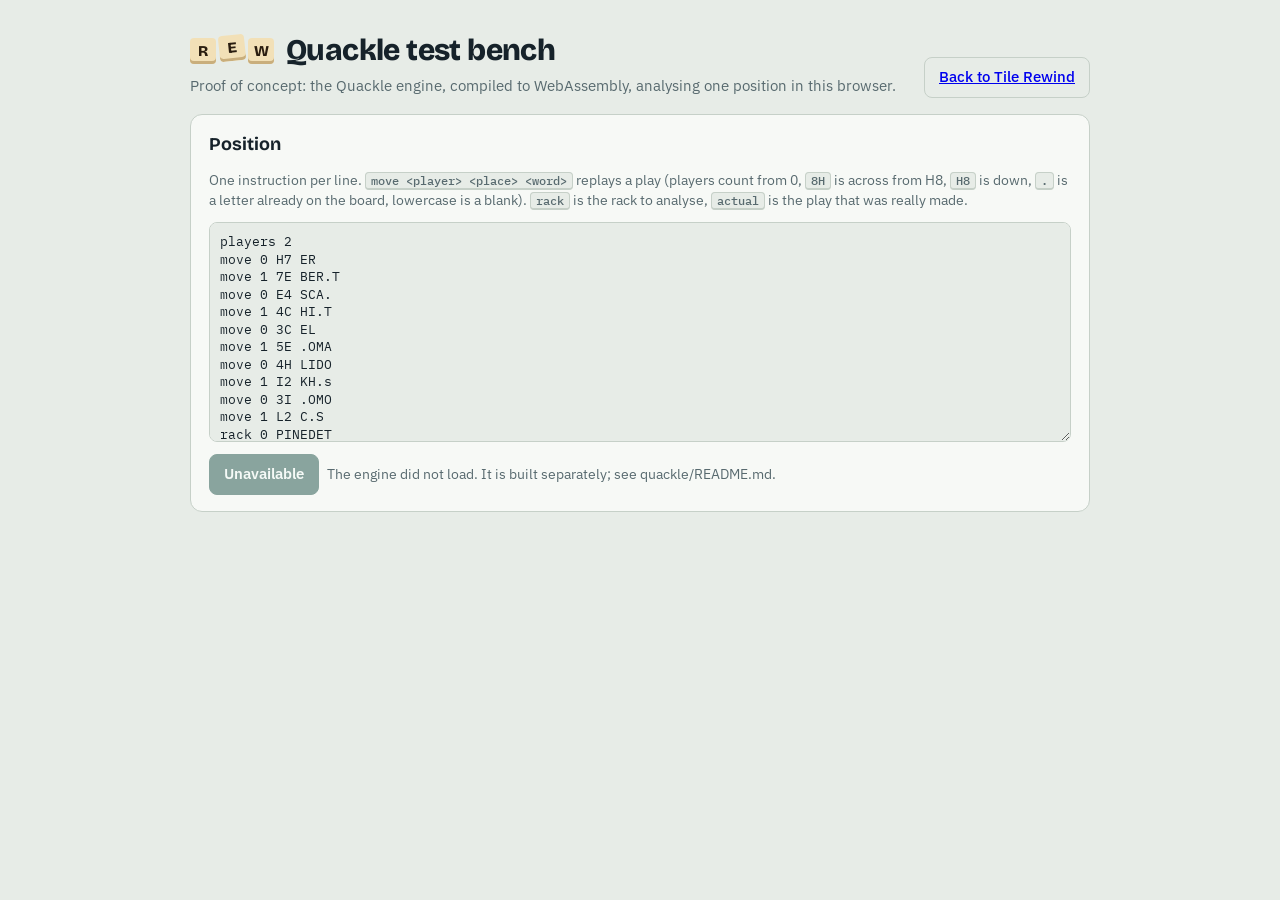
==== quackle-test.html @ 68a5cbe0 "Add a Quackle test bench and include the engine in the deploy quackle-test.html replays a position i" ====
<!doctype html>
<html lang="en">
<head>
<meta charset="utf-8">
<meta name="viewport" content="width=device-width,initial-scale=1,viewport-fit=cover">
<title>Quackle Test Bench</title>
<link rel="icon" href="icons/icon.svg" type="image/svg+xml">
<link rel="preconnect" href="https://fonts.googleapis.com">
<link rel="preconnect" href="https://fonts.gstatic.com" crossorigin>
<link rel="stylesheet" href="https://fonts.googleapis.com/css2?family=Bricolage+Grotesque:opsz,wght@12..96,500;12..96,700;12..96,800&family=IBM+Plex+Mono:wght@400;500&family=IBM+Plex+Sans:wght@400;500;600&display=swap">
<link rel="stylesheet" href="css/style.css">
<style>
  .bench { max-width: 900px; margin: 0 auto; display: grid; gap: 16px; }
  .bench textarea { min-height: 220px; }
  .verdict { font-size: 15px; }
  .verdict b { font-family: var(--f-display); }
  .best td { font-weight: 600; }
  .played td { background: color-mix(in srgb, var(--hot) 18%, transparent); }
</style>
</head>
<body>
<div class="bench">
  <header class="top">
    <div>
      <div class="brand">
        <div class="mark" aria-hidden="true"><span>R</span><span>E</span><span>W</span></div>
        <h1>Quackle test bench</h1>
      </div>
      <p class="tagline">Proof of concept: the Quackle engine, compiled to WebAssembly, analysing one position in this browser.</p>
    </div>
    <a class="btn" href="./">Back to Tile Rewind</a>
  </header>

  <div class="card">
    <h2>Position</h2>
    <p class="hint">One instruction per line. <span class="kbd">move &lt;player&gt; &lt;place&gt; &lt;word&gt;</span> replays a play (players count from 0, <span class="kbd">8H</span> is across from H8, <span class="kbd">H8</span> is down, <span class="kbd">.</span> is a letter already on the board, lowercase is a blank). <span class="kbd">rack</span> is the rack to analyse, <span class="kbd">actual</span> is the play that was really made.</p>
    <textarea id="input" spellcheck="false" aria-label="Position to analyse">players 2
move 0 H7 ER
move 1 7E BER.T
move 0 E4 SCA.
move 1 4C HI.T
move 0 3C EL
move 1 5E .OMA
move 0 4H LIDO
move 1 I2 KH.s
move 0 3I .OMO
move 1 L2 C.S
rack 0 PINEDET
actual 9E PINED
top 10</textarea>
    <div class="row">
      <button class="btn primary" id="go" disabled>Loading Quackle…</button>
      <span class="hint" id="load"></span>
    </div>
  </div>

  <div class="card" id="out" hidden>
    <h2>Quackle's view</h2>
    <p class="verdict" id="verdict"></p>
    <div class="moves-wrap">
      <table>
        <thead><tr><th>#</th><th>Where</th><th>Word</th><th class="num">Pts</th><th class="num">Equity</th><th>Keeps</th></tr></thead>
        <tbody id="rows"></tbody>
      </table>
    </div>
    <p class="note">Equity is Quackle's estimate of a play's worth: its score plus the value of the tiles kept for the next turn, using Quackle's English leave values. This is Quackle's quick static evaluation, not its slower simulation.</p>
  </div>
</div>

<script type="module">
const $ = id => document.getElementById(id);
const COLS = 'ABCDEFGHIJKLMNO';
let Q = null;

function parsePlace(place) {
  const m = /^(\d+)([A-O])$/i.exec(place), v = /^([A-O])(\d+)$/i.exec(place);
  if (m) return { r: +m[1] - 1, c: COLS.indexOf(m[2].toUpperCase()), dr: 0, dc: 1 };
  if (v) return { r: +v[2] - 1, c: COLS.indexOf(v[1].toUpperCase()), dr: 1, dc: 0 };
  return null;
}
// Rebuild the board from the move lines so played-through letters can be shown.
function boardFrom(lines) {
  const B = Array.from({ length: 15 }, () => Array(15).fill(''));
  for (const l of lines) {
    const [cmd, , place, word] = l.trim().split(/\s+/);
    if (cmd !== 'move') continue;
    const p = parsePlace(place); if (!p) continue;
    [...word].forEach((ch, i) => { if (ch !== '.') B[p.r + p.dr * i][p.c + p.dc * i] = ch; });
  }
  return B;
}
function fill(move, B) {
  const p = parsePlace(move.place);
  if (!p) return move.word;
  return [...move.word].map((ch, i) => ch === '.' ? `<span class="thru">${B[p.r + p.dr * i][p.c + p.dc * i] || '.'}</span>` : ch).join('');
}
function leave(rack, tiles) {
  const left = [...rack];
  for (const ch of tiles) {
    if (ch === '.') continue;
    const want = /[a-z]/.test(ch) ? '?' : ch, i = left.indexOf(want);
    if (i >= 0) left.splice(i, 1);
  }
  return left.join('') || '—';
}

async function load() {
  const t0 = performance.now();
  $('load').textContent = 'Downloading the engine and word list (about 26 MB the first time)…';
  try {
    const { default: createQuackle } = await import('./engine/quackle.js');
    Q = await createQuackle({ locateFile: f => 'engine/' + f });
    const init = Q.ccall('qk_init', 'number', [], []);
    if (init < 0) throw new Error('word list missing');
    $('load').textContent = `Ready in ${((performance.now() - t0) / 1000).toFixed(1)} s${init === 2 ? ' (no leave values found)' : ''}.`;
    $('go').disabled = false; $('go').textContent = 'Analyse position';
  } catch (e) {
    $('load').textContent = 'The engine did not load. It is built separately; see quackle/README.md.';
    $('go').textContent = 'Unavailable';
  }
}

$('go').onclick = () => {
  const text = $('input').value, lines = text.split('\n');
  const t0 = performance.now();
  const res = JSON.parse(Q.ccall('qk_analyse', 'string', ['string'], [text]));
  const ms = Math.round(performance.now() - t0);
  $('out').hidden = false;
  if (!res.ok) { $('verdict').textContent = `Quackle couldn't set up this position: ${res.error}.`; $('rows').innerHTML = ''; return; }
  const B = boardFrom(lines), best = res.moves[0];
  const same = m => res.actual && m.place === res.actual.place && m.tiles === res.actual.tiles;
  $('rows').innerHTML = res.moves.map((m, i) => `<tr class="${i === 0 ? 'best' : ''} ${same(m) ? 'played' : ''}">
    <td>${i + 1}</td><td class="not">${m.place}</td><td class="word">${fill(m, B)}</td>
    <td class="num">${m.score}</td><td class="num">${m.equity.toFixed(1)}</td><td class="not">${leave(res.rack, m.tiles)}</td></tr>`).join('');
  let verdict = `Analysed in ${ms} ms with rack <b>${res.rack}</b>. Quackle's choice: <b>${best.place} ${fill(best, B)}</b> for ${best.score}.`;
  if (res.actual) {
    const a = res.actual;
    if (res.actualValidity) verdict += ` The actual play ${a.place} ${a.word} isn't legal with this rack.`;
    else if (res.actualRank === 0) verdict += ` The actual play matches it.`;
    else verdict += ` The actual play, ${a.place} ${fill(a, B)} for ${a.score}, has equity ${a.equity.toFixed(1)}: ${(best.equity - a.equity).toFixed(1)} behind${res.actualRank > 0 ? ` (ranked ${res.actualRank + 1})` : ''}.`;
  }
  $('verdict').innerHTML = verdict;
};
load();
</script>
</body>
</html>
---- css/style.css ----
/* Layout: board on the left as the working surface, a tool panel on the right that switches between setting up the board and replaying the game. */
:root {
  --bg: #e7ece7;
  --surface: #f7f9f6;
  --ink: #16222a;
  --muted: #586a6f;
  --line: #c6d0c8;
  --accent: #1d5248;
  --accent-ink: #f4fbf8;
  --frame: #1d4740;
  --sq: #cbd8ca;
  --sq-line: #a7baa9;
  --tw: #b34a40;
  --dw: #dba29b;
  --tl: #3f6f98;
  --dl: #a2c3d8;
  --prem-ink: #ffffff;
  --tile: #f2e0b7;
  --tile-edge: #c9ae7c;
  --tile-ink: #2a1d0f;
  --hot: #e09a1f;
  --bad: #c0392b;
  --warn-bg: #f6ead2;
  --ok: #2f7a4f;
  --f-display: "Bricolage Grotesque", "Segoe UI", system-ui, sans-serif;
  --f-body: "IBM Plex Sans", "Segoe UI", system-ui, sans-serif;
  --f-mono: "IBM Plex Mono", ui-monospace, Consolas, monospace;
}
@media (prefers-color-scheme: dark) {
  :root:not([data-theme="light"]) {
    --bg: #0f1719; --surface: #162124; --ink: #e2eae5; --muted: #93a6a4; --line: #2b3b3d;
    --accent: #6cc0ab; --accent-ink: #0c1a17; --frame: #0a1213; --sq: #22353a; --sq-line: #30494d;
    --tw: #9a3d35; --dw: #835653; --tl: #2f5878; --dl: #3d6279; --prem-ink: #f1e9e6;
    --tile: #e9d4a7; --tile-edge: #b19463; --tile-ink: #24180b; --hot: #f2b544; --bad: #ef6b5b;
    --warn-bg: #2d2717; --ok: #6cc08b; color-scheme: dark;
  }
}
:root[data-theme="dark"] {
  --bg: #0f1719; --surface: #162124; --ink: #e2eae5; --muted: #93a6a4; --line: #2b3b3d;
  --accent: #6cc0ab; --accent-ink: #0c1a17; --frame: #0a1213; --sq: #22353a; --sq-line: #30494d;
  --tw: #9a3d35; --dw: #835653; --tl: #2f5878; --dl: #3d6279; --prem-ink: #f1e9e6;
  --tile: #e9d4a7; --tile-edge: #b19463; --tile-ink: #24180b; --hot: #f2b544; --bad: #ef6b5b;
  --warn-bg: #2d2717; --ok: #6cc08b; color-scheme: dark;
}
* { box-sizing: border-box; }
[hidden] { display: none !important; }
body {
  background: var(--bg); color: var(--ink); font-family: var(--f-body); font-size: 15px; line-height: 1.5;
  padding-left: max(16px, env(safe-area-inset-left, 0px)); padding-right: max(16px, env(safe-area-inset-right, 0px));
  padding-block: 20px 48px;
}
.wrap { max-width: 1180px; margin: 0 auto; display: grid; gap: 20px; }
h1, h2, h3 { font-family: var(--f-display); text-wrap: balance; margin: 0; }
button, input, select, textarea { font: inherit; color: inherit; }
:focus-visible { outline: 2px solid var(--accent); outline-offset: 2px; }

/* header */
.top { display: flex; flex-wrap: wrap; align-items: end; justify-content: space-between; gap: 12px 24px; }
.brand { display: flex; align-items: center; gap: 12px; }
.mark { display: flex; gap: 3px; }
.mark span { width: 26px; height: 26px; border-radius: 4px; background: var(--tile); color: var(--tile-ink); box-shadow: inset 0 -3px 0 var(--tile-edge);
  font: 800 15px/26px var(--f-display); text-align: center; }
.mark span:nth-child(2) { transform: translateY(-3px) rotate(-6deg); }
h1 { font-size: 30px; font-weight: 800; letter-spacing: -0.02em; }
.tagline { color: var(--muted); margin: 2px 0 0; }
.tabs { display: flex; gap: 4px; padding: 4px; background: var(--surface); border: 1px solid var(--line); border-radius: 10px; }
.tabs button { border: 0; background: transparent; padding: 8px 14px; border-radius: 7px; cursor: pointer; font-weight: 600; color: var(--muted); }
.tabs button[aria-selected="true"] { background: var(--accent); color: var(--accent-ink); }
.tabs button:disabled { opacity: .45; cursor: not-allowed; }

.layout { display: grid; grid-template-columns: minmax(0, 1.15fr) minmax(0, 1fr); gap: 24px; align-items: start; }
@media (max-width: 880px) { .layout { grid-template-columns: minmax(0, 1fr); } }

/* board */
.board-col { display: grid; gap: 12px; position: sticky; top: calc(env(safe-area-inset-top, 0px) + 12px); }
@media (max-width: 880px) { .board-col { position: static; } }
.frame { background: var(--frame); border-radius: 12px; padding: 10px 12px 12px 10px; container-type: inline-size; }
.coords { display: grid; grid-template-columns: 5cqi repeat(15, 1fr); gap: 0; }
.coords span { font: 500 2.1cqi var(--f-mono); color: #b9cbc4; text-align: center; padding-bottom: 3px; }
.grid-row { display: grid; grid-template-columns: 5cqi minmax(0, 1fr); }
.rowlabels { display: grid; grid-template-rows: repeat(15, 1fr); }
.rowlabels span { font: 500 2.1cqi var(--f-mono); color: #b9cbc4; display: flex; align-items: center; justify-content: center; }
.board { display: grid; grid-template-columns: repeat(15, 1fr); gap: 1.5px; background: var(--sq-line); border: 1.5px solid var(--sq-line); aspect-ratio: 1; max-width: 100%; outline: none; border-radius: 3px; }
.board.editable { cursor: text; }
.board.focused { outline: 2px solid var(--hot); outline-offset: 3px; }
.grid-row { position: relative; }
.kbd-input { position: absolute; left: 0; top: 0; width: 1px; height: 1px; opacity: 0; border: 0; padding: 0; font-size: 16px; pointer-events: none; }
.sq { position: relative; background: var(--sq); display: flex; align-items: center; justify-content: center; min-width: 0; overflow: hidden; }
.sq .prem { font: 600 1.7cqi/1 var(--f-mono); color: var(--prem-ink); letter-spacing: 0.02em; opacity: .95; }
.sq.tw { background: var(--tw); } .sq.dw { background: var(--dw); } .sq.tl { background: var(--tl); } .sq.dl { background: var(--dl); }
.sq.dl .prem, .sq.dw .prem { color: var(--tile-ink); opacity: .7; }
:root[data-theme="dark"] .sq.dl .prem, :root[data-theme="dark"] .sq.dw .prem { color: var(--prem-ink); }
@media (prefers-color-scheme: dark) { :root:not([data-theme="light"]) .sq.dl .prem, :root:not([data-theme="light"]) .sq.dw .prem { color: var(--prem-ink); } }
.sq .star { width: 52%; height: 52%; fill: var(--tile-ink); opacity: .55; }
.sq.sel { box-shadow: inset 0 0 0 2px var(--hot); }
.sq.sel::after { content: ""; position: absolute; width: 0; height: 0; border: 0.9cqi solid transparent; }
.sq.sel.dir0::after { right: 1px; top: calc(50% - 0.9cqi); border-left-color: var(--hot); border-right-width: 0; }
.sq.sel.dir1::after { bottom: 1px; left: calc(50% - 0.9cqi); border-top-color: var(--hot); border-bottom-width: 0; }
.tile { position: absolute; inset: 1px; border-radius: 0.6cqi; background: var(--tile); box-shadow: inset 0 -0.45cqi 0 var(--tile-edge); color: var(--tile-ink);
  display: flex; align-items: center; justify-content: center; }
.tile b { font: 700 3.6cqi/1 var(--f-display); margin-top: -0.3cqi; }
.tile i { position: absolute; right: 0.45cqi; bottom: 0.45cqi; font: 500 1.35cqi/1 var(--f-mono); font-style: normal; }
.tile.blank b { color: #8a6a3a; font-weight: 500; text-decoration: underline; text-decoration-thickness: 0.25cqi; text-underline-offset: 0.4cqi; }
.tile.ghost { opacity: .32; }
.tile.new { box-shadow: inset 0 -0.45cqi 0 var(--tile-edge), 0 0 0 0.45cqi var(--hot); z-index: 1; animation: drop .35s ease-out both; }
.tile.bad { box-shadow: inset 0 -0.45cqi 0 var(--tile-edge), inset 0 0 0 0.35cqi var(--bad); }
.tile.unsure::before { content: "?"; position: absolute; left: 0.45cqi; top: 0.25cqi; font: 700 1.5cqi/1 var(--f-mono); color: var(--bad); }
.sq.tile-holder { overflow: visible; }
@keyframes drop { from { transform: translateY(-25%) scale(1.18); } to { transform: none; } }
@media (prefers-reduced-motion: reduce) { .tile.new { animation: none; } }

.legend { display: flex; flex-wrap: wrap; gap: 6px 14px; color: var(--muted); font-size: 13px; }
.legend span { display: inline-flex; align-items: center; gap: 6px; }
.legend i { width: 12px; height: 12px; border-radius: 3px; display: inline-block; }

/* transport */
.transport { display: grid; grid-template-columns: auto minmax(0, 1fr) auto; gap: 12px; align-items: center; background: var(--surface); border: 1px solid var(--line); border-radius: 10px; padding: 8px 12px; }
.transport .btns { display: flex; gap: 4px; }
.icon-btn { width: 36px; height: 36px; border-radius: 8px; border: 1px solid var(--line); background: var(--bg); display: grid; place-items: center; cursor: pointer; padding: 0; }
.icon-btn svg { width: 16px; height: 16px; fill: currentColor; }
.icon-btn.play { background: var(--accent); color: var(--accent-ink); border-color: var(--accent); }
.icon-btn:disabled { opacity: .4; cursor: default; }
input[type="range"] { width: 100%; accent-color: var(--accent); }
.stepnum { font: 500 13px var(--f-mono); color: var(--muted); white-space: nowrap; font-variant-numeric: tabular-nums; }

/* panel */
.panel { display: grid; gap: 16px; min-width: 0; }
.card { background: var(--surface); border: 1px solid var(--line); border-radius: 12px; padding: 16px 18px; display: grid; gap: 12px; min-width: 0; }
.card h2 { font-size: 18px; font-weight: 700; display: flex; align-items: baseline; gap: 10px; }
.card h2 .n { font: 500 12px var(--f-mono); color: var(--muted); letter-spacing: .06em; text-transform: uppercase; }
.hint { color: var(--muted); font-size: 13.5px; margin: 0; }
.row { display: flex; flex-wrap: wrap; gap: 8px; align-items: center; }
.btn { border: 1px solid var(--line); background: var(--bg); padding: 8px 14px; border-radius: 8px; cursor: pointer; font-weight: 500; }
.btn:hover { border-color: var(--muted); }
.btn.primary { background: var(--accent); color: var(--accent-ink); border-color: var(--accent); font-weight: 600; }
.btn.primary:hover { filter: brightness(1.08); }
.btn:disabled { opacity: .5; cursor: not-allowed; }
.btn.big { padding: 12px 18px; font-size: 16px; width: 100%; }
.drop { border: 1.5px dashed var(--line); border-radius: 10px; padding: 14px; display: grid; grid-template-columns: auto minmax(0, 1fr); gap: 14px; align-items: center; cursor: pointer; background: var(--bg); }
.drop.over { border-color: var(--accent); }
.drop .thumb { width: 92px; height: 92px; border-radius: 8px; background: var(--sq); display: grid; place-items: center; overflow: hidden; color: var(--muted); }
.drop .thumb img { width: 100%; height: 100%; object-fit: cover; }
.drop .thumb svg { width: 34px; height: 34px; fill: currentColor; opacity: .6; }
.drop strong { display: block; }
.status { font-size: 13.5px; padding: 8px 10px; border-radius: 8px; background: var(--bg); border: 1px solid var(--line); }
.status.err { border-color: var(--bad); color: var(--bad); }
.status.good { border-color: var(--ok); color: var(--ok); }
.kbd { font: 500 12px var(--f-mono); border: 1px solid var(--line); border-bottom-width: 2px; border-radius: 4px; padding: 0 5px; background: var(--bg); }
.checks { display: grid; gap: 6px; font-size: 14px; }
.check { display: grid; grid-template-columns: 18px minmax(0, 1fr); gap: 8px; align-items: start; }
.check .dot { width: 10px; height: 10px; border-radius: 50%; margin-top: 6px; background: var(--ok); }
.check.warn .dot { background: var(--hot); } .check.bad .dot { background: var(--bad); }
.wordchips { display: flex; flex-wrap: wrap; gap: 4px; margin-top: 4px; }
.chip { font: 500 12.5px var(--f-mono); padding: 1px 7px; border-radius: 5px; background: var(--warn-bg); border: 1px solid var(--line); cursor: pointer; }
.unseen { font: 500 13px/1.7 var(--f-mono); letter-spacing: .08em; word-break: break-all; color: var(--muted); }
textarea { width: 100%; min-height: 250px; font: 13px/1.35 var(--f-mono); padding: 10px; border-radius: 8px; border: 1px solid var(--line); background: var(--bg); resize: vertical; }
.opts { display: flex; flex-wrap: wrap; gap: 10px 18px; font-size: 14px; }
.opts label { display: inline-flex; gap: 6px; align-items: center; }
select { padding: 4px 6px; border-radius: 6px; border: 1px solid var(--line); background: var(--bg); }

/* replay */
.scores { display: grid; grid-template-columns: repeat(auto-fit, minmax(120px, 1fr)); gap: 8px; }
.pl { border: 1px solid var(--line); border-radius: 10px; padding: 10px 12px; background: var(--bg); }
.pl.turn { border-color: var(--hot); box-shadow: 0 0 0 1px var(--hot); }
.pl .who { font-size: 13px; color: var(--muted); }
.pl .pts { font: 800 28px/1.1 var(--f-display); font-variant-numeric: tabular-nums; }
.pl .fin { font: 12px var(--f-mono); color: var(--muted); }
.moves-wrap { max-height: 460px; overflow: auto; border: 1px solid var(--line); border-radius: 10px; background: var(--bg); }
table { width: 100%; border-collapse: collapse; font-size: 14px; }
th { position: sticky; top: 0; z-index: 2; background: var(--surface); text-align: left; font: 500 11.5px var(--f-mono); letter-spacing: .06em; text-transform: uppercase; color: var(--muted); padding: 7px 8px; border-bottom: 1px solid var(--line); }
td { padding: 6px 8px; border-bottom: 1px solid var(--line); vertical-align: top; font-variant-numeric: tabular-nums; }
tr.mv { cursor: pointer; }
tr.mv:hover td { background: color-mix(in srgb, var(--accent) 6%, transparent); }
tr.mv.cur td { background: color-mix(in srgb, var(--hot) 18%, transparent); }
tr.mv.future td { color: var(--muted); }
td.num, th.num { text-align: right; }
.not { font: 500 13px var(--f-mono); white-space: nowrap; }
.word { font: 700 15px var(--f-display); letter-spacing: .04em; }
.word .thru { opacity: .45; font-weight: 500; }
.word .bl { text-decoration: underline; }
.cross { font: 12px var(--f-mono); color: var(--muted); }
.bingo { font: 600 10.5px var(--f-mono); color: var(--accent-ink); background: var(--accent); border-radius: 4px; padding: 0 5px; margin-left: 4px; vertical-align: 2px; }
.note { font-size: 13px; color: var(--muted); margin: 0; }
.badge { font: 500 11.5px var(--f-mono); border: 1px solid var(--line); border-radius: 999px; padding: 1px 8px; color: var(--muted); background: var(--bg); }
.spinner { display: inline-block; width: 13px; height: 13px; border: 2px solid currentColor; border-right-color: transparent; border-radius: 50%; animation: spin .8s linear infinite; vertical-align: -2px; margin-right: 6px; }
@keyframes spin { to { transform: rotate(360deg); } }
@media (prefers-reduced-motion: reduce) { .spinner { animation-duration: 2.5s; } }
.visually-hidden { position: absolute; width: 1px; height: 1px; overflow: hidden; clip: rect(0 0 0 0); }

/* API key */
.keyrow { display: flex; flex-wrap: wrap; gap: 8px 12px; align-items: center; justify-content: space-between; padding-top: 4px; border-top: 1px solid var(--line); }
.keyrow .hint { flex: 1 1 200px; padding-top: 8px; }
.keyrow .btn { margin-top: 8px; }
dialog { border: 1px solid var(--line); border-radius: 14px; background: var(--surface); color: var(--ink); padding: 0; width: min(480px, calc(100vw - 32px)); }
dialog::backdrop { background: rgb(10 20 22 / 0.55); }
.dialog-body { display: grid; gap: 12px; padding: 20px; }
.dialog-body h2 { font-size: 20px; }
.dialog-body a { color: var(--accent); }
.field { display: grid; gap: 6px; font-weight: 500; font-size: 14px; }
.field input { padding: 10px 12px; border-radius: 8px; border: 1px solid var(--line); background: var(--bg); font: 14px var(--f-mono); width: 100%; }

/* reading method + corner picker */
.method { display: grid; grid-template-columns: repeat(auto-fit, minmax(190px, 1fr)); gap: 8px; }
.method .opt { display: grid; grid-template-columns: auto minmax(0, 1fr); gap: 10px; align-items: start; padding: 10px 12px; border: 1px solid var(--line); border-radius: 10px; background: var(--bg); cursor: pointer; }
.method .opt:has(input:checked) { border-color: var(--accent); box-shadow: 0 0 0 1px var(--accent); }
.method input { accent-color: var(--accent); margin-top: 3px; }
.method b { display: block; font-size: 14px; }
.method small { display: block; color: var(--muted); font-size: 12.5px; line-height: 1.4; }
.picker-box { display: grid; gap: 8px; }
.picker { width: 100%; max-width: 100%; display: block; border-radius: 8px; touch-action: none; cursor: crosshair; background: var(--sq); }
.warp-img { width: 100%; max-width: 420px; border-radius: 6px; margin-top: 8px; display: block; }

/* racks */
.rack { display: flex; flex-wrap: wrap; gap: 6px; min-height: 46px; }
.rtile { position: relative; width: 44px; height: 46px; border-radius: 6px; background: var(--tile); color: var(--tile-ink);
  box-shadow: inset 0 -4px 0 var(--tile-edge); display: grid; place-items: center; font: 700 22px/1 var(--f-display); padding-bottom: 3px; }
.rtile i { position: absolute; right: 4px; bottom: 6px; font: 500 10px/1 var(--f-mono); font-style: normal; }
.rtile small { font: 500 12px/1 var(--f-mono); color: #8a6a3a; }
.rtile.played { box-shadow: inset 0 -4px 0 var(--tile-edge), 0 0 0 2px var(--hot); }
.rtile.left { opacity: .8; }
.rtile.group { background: transparent; box-shadow: none; border: 2px dashed var(--tile-edge); color: var(--muted); font-weight: 500; }
.rtile.unknown { background: var(--bg); box-shadow: none; border: 1px solid var(--line); color: var(--muted); font-weight: 500; }
.rack-notes { display: grid; gap: 6px; font-size: 13.5px; }
.rnote { display: grid; grid-template-columns: 18px minmax(0, 1fr); gap: 8px; align-items: start; }
.rtile.mini-sw { width: 16px; height: 16px; border-radius: 4px; margin-top: 2px; padding: 0; box-shadow: inset 0 -2px 0 var(--tile-edge); }
.rtile.mini-sw.played { box-shadow: inset 0 -2px 0 var(--tile-edge), 0 0 0 2px var(--hot); }
.rtile.mini-sw.group { border-width: 1.5px; box-shadow: none; }
.mini { display: inline-block; min-width: 18px; padding: 0 3px; margin: 1px 2px 1px 0; border-radius: 3px; background: var(--tile); color: var(--tile-ink);
  font: 700 12px/18px var(--f-display); text-align: center; box-shadow: inset 0 -2px 0 var(--tile-edge); }

/* rack shelves under the board */
body.replaying .board-col { position: static; }
.shelves { display: grid; gap: 8px; }
#shelfList { display: grid; gap: 8px; }
.shelf { display: grid; grid-template-columns: minmax(96px, auto) minmax(0, 1fr); gap: 10px; align-items: center; padding: 8px 10px;
  background: var(--surface); border: 1px solid var(--line); border-radius: 10px; }
.shelf.mover { border-color: var(--hot); box-shadow: 0 0 0 1px var(--hot); }
.shelf-head { display: grid; gap: 0; line-height: 1.25; }
.shelf-head b { font: 700 14px var(--f-display); }
.shelf-pts { font: 800 20px var(--f-display); font-variant-numeric: tabular-nums; }
.shelf-tag { font: 500 11px var(--f-mono); color: var(--muted); text-transform: uppercase; letter-spacing: .05em; }
.shelf .rack { gap: 5px; min-height: 0; }
.shelf .rtile { width: clamp(30px, 8.5cqi, 42px); height: auto; aspect-ratio: 44 / 46; font-size: clamp(15px, 4.6cqi, 22px); }
.shelves { container-type: inline-size; }
.rtile.likely { background: color-mix(in srgb, var(--tile) calc(var(--p, 1) * 100%), var(--bg)); box-shadow: inset 0 -4px 0 color-mix(in srgb, var(--tile-edge) calc(var(--p, 1) * 100%), var(--bg)); outline: 1px dashed var(--tile-edge); outline-offset: -1px; }
:root[data-theme="dark"] .rtile.likely { color: var(--ink); }
@media (prefers-color-scheme: dark) { :root:not([data-theme="light"]) .rtile.likely { color: var(--ink); } }
.rtile em { position: absolute; left: 0; right: 0; top: 2px; text-align: center; font: 600 8.5px/1 var(--f-mono); font-style: normal; color: inherit; opacity: .75; }
.rtile.likely { padding-top: 9px; padding-bottom: 2px; }
.shelf-key { display: flex; flex-wrap: wrap; gap: 6px 14px; align-items: center; font-size: 12.5px; color: var(--muted); }
.shelf-key span { display: inline-flex; align-items: center; gap: 6px; }
.rtile.key { width: 14px; height: 14px; padding: 0; border-radius: 3px; box-shadow: inset 0 -2px 0 var(--tile-edge); font-size: 9px; }
.rtile.key.played { box-shadow: inset 0 -2px 0 var(--tile-edge), 0 0 0 2px var(--hot); }
.rtile.key.likely { --p: .55; }
.rtile.key.unknown { font-style: normal; }
.shelf-key .bag { margin-left: auto; font: 500 12.5px var(--f-mono); color: var(--ink); }
.shelf-how summary { cursor: pointer; }
@media (max-width: 480px) { .shelf { grid-template-columns: minmax(0, 1fr); gap: 6px; } .shelf-head { grid-auto-flow: column; justify-content: start; gap: 10px; align-items: baseline; } }
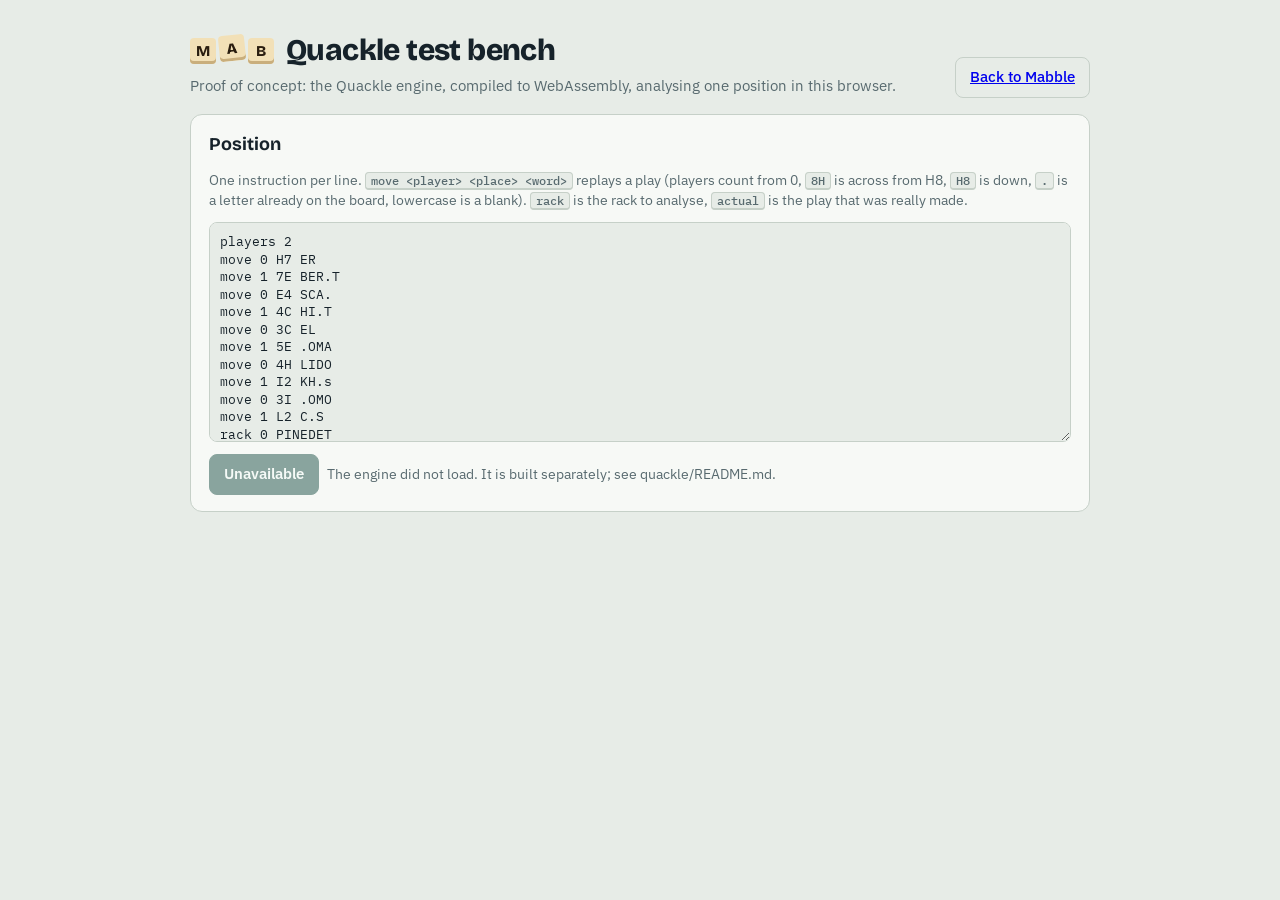
==== commit 4d52a292: "Rename the app from Tile Rewind to Mabble Update the title, header tiles, install name, docs and com" ====
--- a/quackle-test.html
+++ b/quackle-test.html
@@ -23,12 +23,12 @@
   <header class="top">
     <div>
       <div class="brand">
-        <div class="mark" aria-hidden="true"><span>R</span><span>E</span><span>W</span></div>
+        <div class="mark" aria-hidden="true"><span>M</span><span>A</span><span>B</span></div>
         <h1>Quackle test bench</h1>
       </div>
       <p class="tagline">Proof of concept: the Quackle engine, compiled to WebAssembly, analysing one position in this browser.</p>
     </div>
-    <a class="btn" href="./">Back to Tile Rewind</a>
+    <a class="btn" href="./">Back to Mabble</a>
   </header>
 
   <div class="card">
--- a/css/style.css
+++ b/css/style.css
@@ -256,3 +256,49 @@
 .shelf-key .bag { margin-left: auto; font: 500 12.5px var(--f-mono); color: var(--ink); }
 .shelf-how summary { cursor: pointer; }
 @media (max-width: 480px) { .shelf { grid-template-columns: minmax(0, 1fr); gap: 6px; } .shelf-head { grid-auto-flow: column; justify-content: start; gap: 10px; align-items: baseline; } }
+
+/* Quackle move analysis */
+.tile.suggest { box-shadow: inset 0 -0.45cqi 0 var(--tile-edge), 0 0 0 0.4cqi var(--accent); outline: 0.3cqi dashed var(--accent); outline-offset: 0.2cqi; z-index: 1; }
+.qk-rack { display: flex; flex-wrap: wrap; align-items: center; gap: 4px; margin: 0; font-size: 13.5px; color: var(--muted); }
+.qk-rack .mini { font-size: 14px; line-height: 22px; min-width: 22px; }
+.mini.likely { background: color-mix(in srgb, var(--tile) 55%, var(--bg)); outline: 1px dashed var(--tile-edge); outline-offset: -1px; }
+.verdict { margin: 0; font-size: 15px; }
+.verdict b { font-family: var(--f-display); }
+.qk-table { max-height: none; }
+tr.qkrow { cursor: pointer; }
+tr.qkrow:hover td { background: color-mix(in srgb, var(--accent) 6%, transparent); }
+tr.qkrow.played td { background: color-mix(in srgb, var(--hot) 16%, transparent); }
+tr.qkrow.cur td { box-shadow: inset 0 0 0 9999px color-mix(in srgb, var(--accent) 14%, transparent); }
+td.qk { font: 500 12.5px var(--f-mono); color: var(--muted); }
+td.qk.best { color: var(--ok); font-weight: 600; }
+
+/* practice mode */
+.tabs button#tab-practice { border-left: 1px solid var(--line); border-radius: 0 7px 7px 0; margin-left: 2px; }
+.tabs button#tab-practice[aria-selected="true"] { border-left-color: transparent; border-radius: 7px; }
+.tile.pending { box-shadow: inset 0 -0.45cqi 0 var(--tile-edge), 0 0 0 0.4cqi var(--accent); transform: translateY(-6%); z-index: 2; }
+#pxRacks { display: grid; gap: 8px; }
+.px-rack .rtile { cursor: pointer; border: 0; padding: 0 0 3px; font: inherit; font-weight: 700; }
+.px-rack .rtile:hover { transform: translateY(-2px); }
+.px-rack .rtile:focus-visible { outline: 2px solid var(--accent); outline-offset: 2px; }
+.rtile.picked { transform: translateY(-5px); box-shadow: inset 0 -4px 0 var(--tile-edge), 0 0 0 2px var(--accent); }
+.rtile.gone { visibility: hidden; }
+.rtile.swap { box-shadow: inset 0 -4px 0 var(--tile-edge), 0 0 0 2px var(--bad); transform: translateY(-5px); }
+.rtile.back { background: var(--frame); box-shadow: inset 0 -4px 0 color-mix(in srgb, var(--frame) 70%, #000); }
+.shelf .rtile.back { width: clamp(22px, 5.5cqi, 30px); }
+.px-live { margin: 0; min-height: 1.4em; font: 500 14px var(--f-body); }
+.px-live .ok { color: var(--ok); font-weight: 600; }
+.px-live .no { color: var(--bad); }
+.px-help { margin: 0; }
+.px-controls .btn { flex: 1 1 auto; }
+.px-foot { justify-content: space-between; }
+.px-foot .bag { font: 500 13px var(--f-mono); color: var(--muted); }
+#pxHistory { max-height: 320px; }
+.okmark { color: var(--ok); font-weight: 600; }
+.blank-grid { display: grid; grid-template-columns: repeat(auto-fill, minmax(40px, 1fr)); gap: 6px; }
+.blank-grid .btn { padding: 8px 0; font: 700 16px var(--f-display); }
+
+/* word list */
+.head-tools { display: flex; flex-wrap: wrap; gap: 8px; align-items: center; justify-content: flex-end; }
+.lex-btn { font: 500 13px var(--f-mono); padding: 8px 12px; border-radius: 10px; background: var(--surface); }
+.check-line { display: flex; gap: 8px; align-items: center; font-size: 14px; }
+.check-line input { accent-color: var(--accent); }
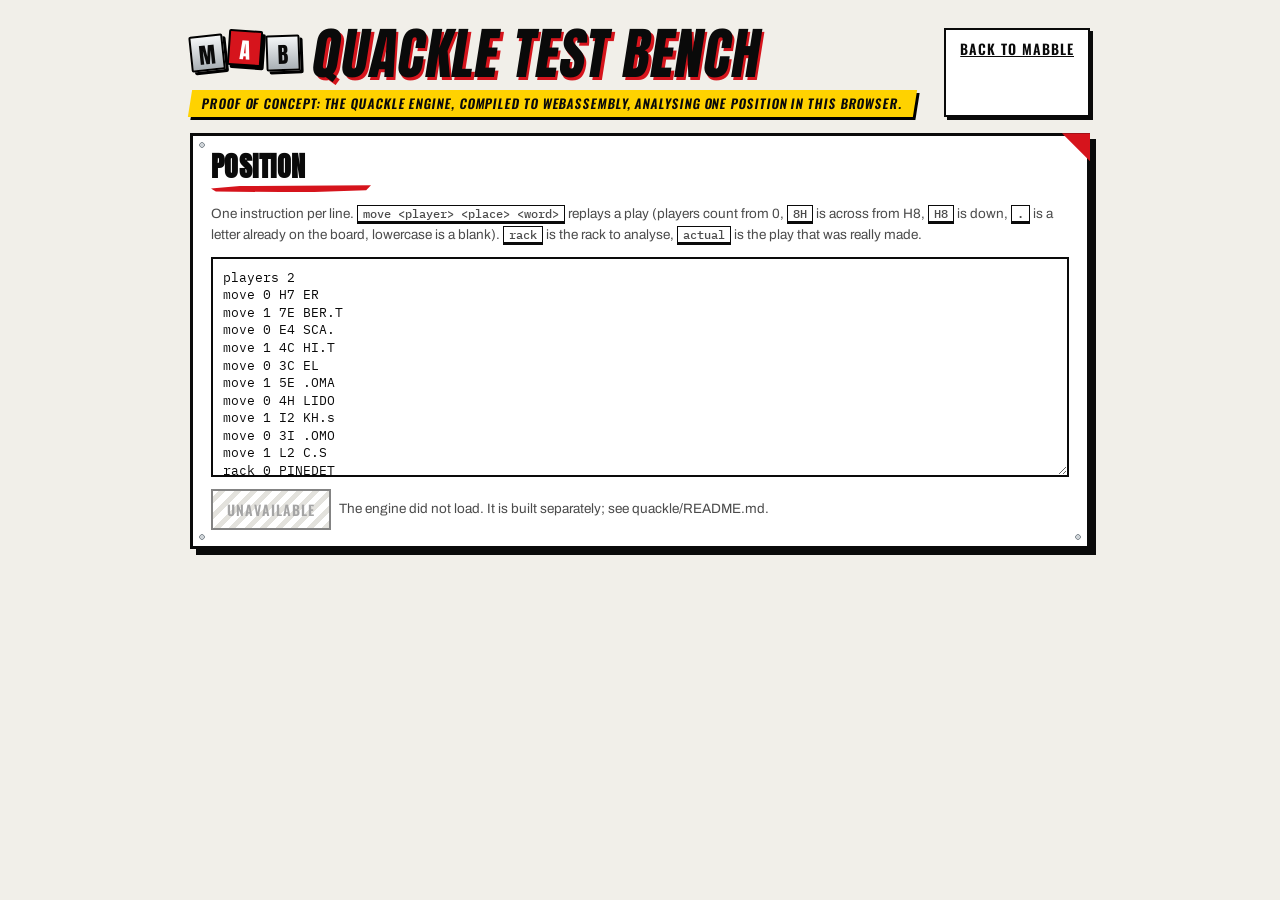
==== commit 8d4e9253: "Restyle Mabble as a Constructivist propaganda poster A BRUTE!-inspired look: stark paper and black i" ====
--- a/quackle-test.html
+++ b/quackle-test.html
@@ -7,7 +7,7 @@
 <link rel="icon" href="icons/icon.svg" type="image/svg+xml">
 <link rel="preconnect" href="https://fonts.googleapis.com">
 <link rel="preconnect" href="https://fonts.gstatic.com" crossorigin>
-<link rel="stylesheet" href="https://fonts.googleapis.com/css2?family=Bricolage+Grotesque:opsz,wght@12..96,500;12..96,700;12..96,800&family=IBM+Plex+Mono:wght@400;500&family=IBM+Plex+Sans:wght@400;500;600&display=swap">
+<link rel="stylesheet" href="https://fonts.googleapis.com/css2?family=Anton&family=Archivo:wght@400;500;600;800&family=IBM+Plex+Mono:wght@400;500;600&family=Oswald:wght@500;600;700&display=swap">
 <link rel="stylesheet" href="css/style.css">
 <style>
   .bench { max-width: 900px; margin: 0 auto; display: grid; gap: 16px; }
--- a/css/style.css
+++ b/css/style.css
@@ -1,46 +1,57 @@
 /* Layout: board on the left as the working surface, a tool panel on the right that switches between setting up the board and replaying the game. */
+/* BRUTE! / Constructivist poster: stark paper, black ink, blood red and electric blue,
+   gunmetal plates with rivets, hard offset shadows, condensed shouting type. */
 :root {
-  --bg: #e7ece7;
-  --surface: #f7f9f6;
-  --ink: #16222a;
-  --muted: #586a6f;
-  --line: #c6d0c8;
-  --accent: #1d5248;
-  --accent-ink: #f4fbf8;
-  --frame: #1d4740;
-  --sq: #cbd8ca;
-  --sq-line: #a7baa9;
-  --tw: #b34a40;
-  --dw: #dba29b;
-  --tl: #3f6f98;
-  --dl: #a2c3d8;
+  --bg: #f1efe9;          /* stark poster paper */
+  --surface: #ffffff;
+  --ink: #0a0a0a;
+  --muted: #4b4b4b;
+  --line: #0a0a0a;        /* ink lines are black */
+  --hair: #c9c6bd;        /* quiet separators */
+  --accent: #d6141c;      /* blood red */
+  --accent-ink: #ffffff;
+  --blue: #0b48ff;        /* electric blue */
+  --yellow: #ffd200;      /* safety yellow, for highlights */
+  --frame: #151719;       /* gunmetal */
+  --steel: #8b939a;
+  --steel-hi: #cfd4d8;
+  --sq: #f3f1ea;
+  --sq-line: #0a0a0a;
+  --tw: #d6141c;
+  --dw: #f4a9a6;
+  --tl: #0b48ff;
+  --dl: #9cb6ff;
   --prem-ink: #ffffff;
-  --tile: #f2e0b7;
-  --tile-edge: #c9ae7c;
-  --tile-ink: #2a1d0f;
-  --hot: #e09a1f;
-  --bad: #c0392b;
-  --warn-bg: #f6ead2;
-  --ok: #2f7a4f;
-  --f-display: "Bricolage Grotesque", "Segoe UI", system-ui, sans-serif;
-  --f-body: "IBM Plex Sans", "Segoe UI", system-ui, sans-serif;
+  --tile: #fbfaf6;
+  --tile-edge: #0a0a0a;
+  --tile-ink: #0a0a0a;
+  --hot: #0b48ff;
+  --bad: #d6141c;
+  --warn-bg: #fff1b3;
+  --ok: #0b48ff;
+  --shadow: #0a0a0a;
+  --f-display: "Anton", "Impact", "Arial Narrow Bold", sans-serif;
+  --f-head: "Oswald", "Arial Narrow", "Segoe UI", sans-serif;
+  --f-body: "Archivo", "Segoe UI", system-ui, sans-serif;
   --f-mono: "IBM Plex Mono", ui-monospace, Consolas, monospace;
 }
 @media (prefers-color-scheme: dark) {
   :root:not([data-theme="light"]) {
-    --bg: #0f1719; --surface: #162124; --ink: #e2eae5; --muted: #93a6a4; --line: #2b3b3d;
-    --accent: #6cc0ab; --accent-ink: #0c1a17; --frame: #0a1213; --sq: #22353a; --sq-line: #30494d;
-    --tw: #9a3d35; --dw: #835653; --tl: #2f5878; --dl: #3d6279; --prem-ink: #f1e9e6;
-    --tile: #e9d4a7; --tile-edge: #b19463; --tile-ink: #24180b; --hot: #f2b544; --bad: #ef6b5b;
-    --warn-bg: #2d2717; --ok: #6cc08b; color-scheme: dark;
+    --bg: #0b0b0c; --surface: #17181a; --ink: #f3f1ec; --muted: #a7a7a3; --line: #f3f1ec; --hair: #3a3b3e;
+    --accent: #ff2b2b; --accent-ink: #0a0a0a; --blue: #4d82ff; --yellow: #ffd200;
+    --frame: #050505; --steel: #5f666c; --steel-hi: #9aa1a7;
+    --sq: #1c1d20; --sq-line: #000000; --tw: #e0161e; --dw: #7a2b2b; --tl: #2f63ff; --dl: #2d3f7a; --prem-ink: #ffffff;
+    --tile: #f1efe8; --tile-edge: #000000; --tile-ink: #0a0a0a; --hot: #4d82ff; --bad: #ff3b3b;
+    --warn-bg: #3a3000; --ok: #4d82ff; --shadow: #3b3e42; color-scheme: dark;
   }
 }
 :root[data-theme="dark"] {
-  --bg: #0f1719; --surface: #162124; --ink: #e2eae5; --muted: #93a6a4; --line: #2b3b3d;
-  --accent: #6cc0ab; --accent-ink: #0c1a17; --frame: #0a1213; --sq: #22353a; --sq-line: #30494d;
-  --tw: #9a3d35; --dw: #835653; --tl: #2f5878; --dl: #3d6279; --prem-ink: #f1e9e6;
-  --tile: #e9d4a7; --tile-edge: #b19463; --tile-ink: #24180b; --hot: #f2b544; --bad: #ef6b5b;
-  --warn-bg: #2d2717; --ok: #6cc08b; color-scheme: dark;
+  --bg: #0b0b0c; --surface: #17181a; --ink: #f3f1ec; --muted: #a7a7a3; --line: #f3f1ec; --hair: #3a3b3e;
+  --accent: #ff2b2b; --accent-ink: #0a0a0a; --blue: #4d82ff; --yellow: #ffd200;
+  --frame: #050505; --steel: #5f666c; --steel-hi: #9aa1a7;
+  --sq: #1c1d20; --sq-line: #000000; --tw: #e0161e; --dw: #7a2b2b; --tl: #2f63ff; --dl: #2d3f7a; --prem-ink: #ffffff;
+  --tile: #f1efe8; --tile-edge: #000000; --tile-ink: #0a0a0a; --hot: #4d82ff; --bad: #ff3b3b;
+  --warn-bg: #3a3000; --ok: #4d82ff; --shadow: #3b3e42; color-scheme: dark;
 }
 * { box-sizing: border-box; }
 [hidden] { display: none !important; }
@@ -302,3 +313,271 @@
 .lex-btn { font: 500 13px var(--f-mono); padding: 8px 12px; border-radius: 10px; background: var(--surface); }
 .check-line { display: flex; gap: 8px; align-items: center; font-size: 14px; }
 .check-line input { accent-color: var(--accent); }
+
+/* simulation */
+.sim { display: grid; gap: 10px; border-top: 1px solid var(--line); padding-top: 12px; margin-top: 4px; }
+.sim-controls { display: flex; flex-wrap: wrap; gap: 8px 14px; align-items: center; font-size: 14px; }
+.sim-controls label { display: inline-flex; gap: 6px; align-items: center; }
+.sim-progress { display: grid; gap: 6px; font: 500 13px var(--f-mono); color: var(--muted); }
+.sim-progress .bar { height: 8px; border-radius: 99px; background: var(--bg); border: 1px solid var(--line); overflow: hidden; }
+.sim-progress .bar span { display: block; height: 100%; background: var(--accent); transition: width .25s linear; }
+@media (prefers-reduced-motion: reduce) { .sim-progress .bar span { transition: none; } }
+.delta { font: 500 11.5px var(--f-mono); }
+.delta.up { color: var(--ok); }
+.delta.down { color: var(--bad); }
+
+/* why Quackle's play is better */
+.why { display: grid; gap: 8px; border-top: 1px solid var(--line); padding-top: 12px; margin-top: 4px; }
+.why-head { font-size: 15px; margin: 0; }
+.why-sub { font: 600 13px var(--f-body); margin: 4px 0 0; }
+.why-list { margin: 0; padding-left: 20px; display: grid; gap: 4px; font-size: 14px; }
+.why-list.weak li::marker { color: var(--bad); }
+.why-compare { display: grid; gap: 4px; font-size: 13.5px; padding: 8px 10px; border: 1px solid var(--line); border-radius: 8px; background: var(--bg); }
+.why-compare .hint { display: inline-block; min-width: 230px; }
+.why-compare b { font-family: var(--f-mono); }
+.worst { display: grid; gap: 6px; }
+.worst-case { display: grid; grid-template-columns: auto minmax(0, 1fr); gap: 2px 10px; text-align: left; padding: 8px 10px; border: 1px solid var(--line); border-radius: 8px; background: var(--bg); cursor: pointer; font: inherit; color: inherit; }
+.worst-case:hover, .worst-case.on { border-color: var(--bad); box-shadow: 0 0 0 1px var(--bad); }
+.ws-score { grid-row: span 2; font: 800 20px var(--f-display); color: var(--bad); align-self: center; }
+.ws-play { font-size: 14px; }
+.ws-rack { font: 12px var(--f-mono); color: var(--muted); }
+.coach { display: grid; gap: 6px; padding: 10px 12px; border-radius: 8px; background: color-mix(in srgb, var(--accent) 8%, var(--surface)); border: 1px solid color-mix(in srgb, var(--accent) 30%, var(--line)); font-size: 14px; }
+.coach ul { margin: 0; padding-left: 20px; display: grid; gap: 4px; }
+.coach ul.weak li::marker { color: var(--bad); }
+.linkish { border: 0; padding: 0; background: none; color: var(--accent); text-decoration: underline; cursor: pointer; font: inherit; }
+.tile.threat { box-shadow: inset 0 -0.45cqi 0 var(--tile-edge), 0 0 0 0.45cqi var(--bad); outline: 0.3cqi dashed var(--bad); outline-offset: 0.2cqi; z-index: 1; }
+@media (max-width: 480px) { .why-compare .hint { min-width: 0; display: block; } }
+
+/* =====================================================================
+   BRUTE! THEME: Constructivist poster over industrial steel.
+   Everything below restyles the components above; layout is unchanged.
+   ===================================================================== */
+.defs { position: absolute; width: 0; height: 0; }
+body { background: var(--bg); font-family: var(--f-body); }
+h1, h2, h3 { font-family: var(--f-display); font-weight: 400; text-transform: uppercase; letter-spacing: .015em; }
+:focus-visible { outline: 3px solid var(--blue); outline-offset: 2px; }
+::selection { background: var(--accent); color: #fff; }
+
+/* ---- masthead: a gunmetal plate with sunburst rays ---- */
+.top { align-items: stretch; gap: 14px 20px; }
+.masthead {
+  position: relative; isolation: isolate; overflow: hidden; flex: 1 1 520px; min-width: 0;
+  padding: 18px 40px 18px 22px; color: #fff;
+  background: linear-gradient(135deg, #2b2f33, #121416 55%, #22262a);
+  border: 3px solid #000; box-shadow: 6px 6px 0 var(--accent);
+  clip-path: polygon(0 0, 100% 0, calc(100% - 26px) 100%, 0 100%);
+}
+.masthead::after {
+  content: ""; position: absolute; inset: 0; z-index: -1; pointer-events: none;
+  background: repeating-linear-gradient(90deg, rgba(255, 255, 255, .035) 0 1px, transparent 1px 3px);
+}
+.rays {
+  position: absolute; z-index: -2; inset: -80% -30% -80% 35%;
+  background: repeating-conic-gradient(from -4deg at 70% 50%, var(--accent) 0 7deg, transparent 7deg 18deg);
+  opacity: .9; filter: url(#rough);
+}
+.brand { gap: 14px; }
+.masthead .brand h1 {
+  font-size: clamp(46px, 8.5vw, 96px); line-height: .88; color: #fff;
+  text-shadow: 4px 4px 0 var(--accent), 8px 8px 0 #000;
+  transform: skew(-9deg); transform-origin: left bottom; filter: url(#ink);
+}
+.mark { gap: 4px; }
+.mark span {
+  width: 34px; height: 36px; border-radius: 2px; font: 400 22px/36px var(--f-display); color: #0a0a0a;
+  background: linear-gradient(180deg, #f4f6f7, #a9b0b5); border: 2px solid #000; box-shadow: 3px 3px 0 #000;
+}
+.mark span:nth-child(1) { transform: rotate(-6deg); }
+.mark span:nth-child(2) { transform: translateY(-5px) rotate(4deg); background: var(--accent); color: #fff; }
+.mark span:nth-child(3) { transform: rotate(-2deg); }
+.tagline {
+  display: inline-block; margin: 12px 0 0; padding: 5px 12px; color: #0a0a0a; background: var(--yellow);
+  font: 600 13px/1.3 var(--f-head); text-transform: uppercase; letter-spacing: .07em;
+  transform: skew(-9deg); box-shadow: 3px 3px 0 #000; max-width: 100%;
+}
+.head-tools { align-self: center; }
+.zigzag {
+  height: 16px; margin-top: -8px;
+  background:
+    linear-gradient(135deg, var(--ink) 25%, transparent 25%) 0 0 / 16px 16px,
+    linear-gradient(225deg, var(--ink) 25%, transparent 25%) 0 0 / 16px 16px,
+    linear-gradient(var(--accent), var(--accent)) 0 50% / 100% 3px no-repeat;
+}
+
+/* ---- mode switch: a steel plate ---- */
+.tabs { background: var(--frame); border: 3px solid var(--line); border-radius: 0; padding: 4px; gap: 3px; box-shadow: 4px 4px 0 var(--shadow); }
+.tabs button {
+  font: 600 15px var(--f-head); text-transform: uppercase; letter-spacing: .07em; color: #cfd3d6;
+  border-radius: 0; padding: 8px 16px; clip-path: polygon(8px 0, 100% 0, calc(100% - 8px) 100%, 0 100%);
+}
+.tabs button[aria-selected="true"] { background: var(--accent); color: #fff; }
+.tabs button:not([aria-selected="true"]):not(:disabled):hover { background: #2c3034; color: #fff; }
+.tabs button#tab-practice, .tabs button#tab-practice[aria-selected="true"] { border-left: 0; border-radius: 0; margin-left: 0; }
+.lex-btn {
+  font: 600 13px var(--f-mono); color: #0a0a0a; border: 2px solid #000; border-radius: 0;
+  background: linear-gradient(180deg, var(--steel-hi), var(--steel)); box-shadow: 3px 3px 0 var(--shadow);
+}
+
+/* ---- panels: white plates, thick ink, hard shadow, a red corner, rivets ---- */
+.card { position: relative; background: var(--surface); border: 3px solid var(--line); border-radius: 0; box-shadow: 6px 6px 0 var(--shadow); }
+.card::before { content: ""; position: absolute; top: -3px; right: -3px; width: 28px; height: 28px; background: var(--accent); clip-path: polygon(0 0, 100% 0, 100% 100%); }
+.card::after {
+  content: ""; position: absolute; inset: 5px; pointer-events: none;
+  background:
+    radial-gradient(circle, var(--steel-hi) 0 1.6px, var(--steel) 1.8px 2.6px, transparent 3px) left top / 8px 8px no-repeat,
+    radial-gradient(circle, var(--steel-hi) 0 1.6px, var(--steel) 1.8px 2.6px, transparent 3px) left bottom / 8px 8px no-repeat,
+    radial-gradient(circle, var(--steel-hi) 0 1.6px, var(--steel) 1.8px 2.6px, transparent 3px) right bottom / 8px 8px no-repeat;
+}
+.card h2 { position: relative; font-size: 28px; line-height: 1; padding-bottom: 12px; align-items: center; }
+.card h2::after {
+  content: ""; position: absolute; left: 0; bottom: 0; width: min(160px, 60%); height: 7px; background: var(--accent);
+  clip-path: polygon(0 45%, 18% 10%, 100% 0, 97% 70%, 60% 100%, 3% 90%); filter: url(#rough);
+}
+.card h2 .n {
+  font: 600 12px var(--f-head); letter-spacing: .12em; color: var(--surface); background: var(--ink);
+  padding: 3px 9px; transform: skew(-10deg); order: -1;
+}
+.hint, .note { color: var(--muted); }
+.why-head, .why-sub, .card h3 { font-family: var(--f-display); font-weight: 400; text-transform: uppercase; letter-spacing: .02em; }
+
+/* ---- controls: stamped, square, hard shadows ---- */
+.btn {
+  font: 600 14px var(--f-head); text-transform: uppercase; letter-spacing: .07em; color: var(--ink);
+  background: var(--surface); border: 2px solid var(--line); border-radius: 0; box-shadow: 3px 3px 0 var(--shadow);
+  transition: transform .06s ease, box-shadow .06s ease;
+}
+.btn:hover { border-color: var(--line); transform: translate(-1px, -1px); box-shadow: 4px 4px 0 var(--shadow); }
+.btn:active { transform: translate(2px, 2px); box-shadow: 1px 1px 0 var(--shadow); }
+.btn.primary { background: var(--accent); color: #fff; border-color: var(--line); }
+.btn.primary:hover { filter: none; }
+.btn.big { font: 400 22px/1 var(--f-display); letter-spacing: .04em; padding: 14px 18px; }
+.btn:disabled, .btn:disabled:hover {
+  color: var(--muted); transform: none; box-shadow: none;
+  background: repeating-linear-gradient(-45deg, var(--hair) 0 5px, transparent 5px 11px), var(--surface);
+}
+.icon-btn { border: 2px solid var(--line); border-radius: 0; background: var(--surface); color: var(--ink); box-shadow: 2px 2px 0 var(--shadow); }
+.icon-btn.play { background: var(--accent); color: #fff; border-color: var(--line); }
+.icon-btn:disabled { box-shadow: none; }
+input[type="text"], input[type="password"], select, textarea, .field input { border: 2px solid var(--line); border-radius: 0; background: var(--surface); }
+input[type="range"] { accent-color: var(--accent); }
+.kbd { border: 1.5px solid var(--line); border-bottom-width: 3px; border-radius: 0; background: var(--surface); }
+.linkish { color: var(--accent); font-weight: 600; }
+
+.drop { border: 3px dashed var(--line); border-radius: 0; background: radial-gradient(circle, var(--hair) 0 1px, transparent 1.4px) 0 0 / 8px 8px, var(--surface); }
+.drop.over { border-color: var(--accent); }
+.drop .thumb { border: 2px solid var(--line); border-radius: 0; background: var(--sq); }
+.method .opt { border: 2px solid var(--line); border-radius: 0; background: var(--surface); }
+.method .opt:has(input:checked) { border-color: var(--line); box-shadow: 4px 4px 0 var(--accent); }
+.picker { border: 2px solid var(--line); border-radius: 0; }
+.warp-img { border-radius: 0; border: 2px solid var(--line); }
+
+.status { border: 2px solid var(--line); border-left: 8px solid var(--ink); border-radius: 0; background: var(--surface); }
+.status.err { border-color: var(--bad); color: var(--bad); }
+.status.good { border-color: var(--line); border-left-color: var(--blue); color: var(--ink); }
+.check .dot { border-radius: 0; transform: rotate(45deg); background: var(--blue); }
+.check.warn .dot { background: var(--yellow); outline: 1px solid var(--ink); }
+.check.bad .dot { background: var(--bad); }
+.chip { border: 1.5px solid var(--line); border-radius: 0; background: var(--warn-bg); }
+
+/* ---- scores and tables ---- */
+.pl { border: 2px solid var(--line); border-radius: 0; background: var(--surface); }
+.pl.turn { border-color: var(--line); box-shadow: 4px 4px 0 var(--accent); }
+.pl .pts { font: 400 36px/1.05 var(--f-display); }
+.pl .who { font: 600 12px var(--f-head); text-transform: uppercase; letter-spacing: .08em; }
+.moves-wrap { border: 2px solid var(--line); border-radius: 0; background: var(--surface); }
+th { background: var(--ink); color: var(--surface); font: 600 11.5px var(--f-head); letter-spacing: .1em; border-bottom: 0; }
+td { border-bottom: 1px solid var(--hair); }
+tr.mv:hover td, tr.qkrow:hover td { background: color-mix(in srgb, var(--blue) 8%, transparent); }
+tr.mv.cur td { background: var(--yellow); color: #0a0a0a; }
+tr.mv.cur td .cross { color: #333; }
+tr.qkrow.played td { background: color-mix(in srgb, var(--accent) 16%, transparent); }
+.word { font: 600 15px var(--f-head); letter-spacing: .05em; }
+.bingo { background: var(--accent); color: #fff; border-radius: 0; transform: skew(-10deg); display: inline-block; }
+.badge { border: 1.5px solid var(--line); border-radius: 0; background: var(--surface); color: var(--ink); text-transform: uppercase; font-weight: 600; }
+td.qk.best, .okmark { color: var(--blue); }
+.delta.up { color: var(--blue); }
+
+/* ---- the board: a gunmetal frame, ink grid, halftone premiums ---- */
+.frame {
+  position: relative; border-radius: 0; border: 3px solid #000; box-shadow: 8px 8px 0 var(--accent);
+  background:
+    repeating-linear-gradient(90deg, rgba(255, 255, 255, .04) 0 1px, transparent 1px 3px),
+    linear-gradient(135deg, #2c3034, #111315 55%, #25292c);
+}
+.frame::before {
+  content: ""; position: absolute; inset: 3px; pointer-events: none;
+  background:
+    radial-gradient(circle, #dfe3e6 0 1.4px, #6d747a 1.6px 2.6px, transparent 3px) left top / 8px 8px no-repeat,
+    radial-gradient(circle, #dfe3e6 0 1.4px, #6d747a 1.6px 2.6px, transparent 3px) right top / 8px 8px no-repeat,
+    radial-gradient(circle, #dfe3e6 0 1.4px, #6d747a 1.6px 2.6px, transparent 3px) left bottom / 8px 8px no-repeat,
+    radial-gradient(circle, #dfe3e6 0 1.4px, #6d747a 1.6px 2.6px, transparent 3px) right bottom / 8px 8px no-repeat;
+}
+.coords span, .rowlabels span { font: 600 2.2cqi var(--f-head); color: var(--yellow); }
+.board { gap: 2px; background: #000; border: 2px solid #000; border-radius: 0; }
+.sq { background: var(--sq); }
+.sq.tw { background: var(--tw); }
+.sq.tl { background: var(--tl); }
+.sq.dw { background: radial-gradient(circle, var(--tw) 0 34%, transparent 38%) 0 0 / 0.95cqi 0.95cqi, var(--sq); }
+.sq.dl { background: radial-gradient(circle, var(--tl) 0 30%, transparent 34%) 0 0 / 0.95cqi 0.95cqi, var(--sq); }
+.sq .prem { font: 700 1.75cqi/1 var(--f-head); letter-spacing: .04em; opacity: 1; }
+.sq.dw .prem, .sq.dl .prem,
+:root[data-theme="dark"] .sq.dw .prem, :root[data-theme="dark"] .sq.dl .prem { color: var(--ink); background: var(--sq); padding: 0.15cqi 0.35cqi; opacity: 1; }
+@media (prefers-color-scheme: dark) { :root:not([data-theme="light"]) .sq.dw .prem, :root:not([data-theme="light"]) .sq.dl .prem { color: var(--ink); } }
+.sq .star { width: 62%; height: 62%; fill: var(--accent); stroke: #000; stroke-width: 1.4px; opacity: 1; }
+.tile {
+  border-radius: 0.35cqi; background: var(--tile); color: var(--tile-ink);
+  border: 0.22cqi solid #0a0a0a; box-shadow: inset 0 -0.5cqi 0 #0a0a0a;
+}
+.tile b { font: 700 3.5cqi/1 var(--f-head); }
+.tile.blank b { color: var(--accent); text-decoration-color: var(--accent); font-weight: 600; }
+.tile.new { box-shadow: inset 0 -0.5cqi 0 #0a0a0a, 0 0 0 0.5cqi var(--hot); }
+.tile.pending { box-shadow: inset 0 -0.5cqi 0 #0a0a0a, 0 0 0 0.45cqi var(--yellow), 0 0 0 0.75cqi #000; }
+.tile.suggest { box-shadow: inset 0 -0.5cqi 0 #0a0a0a, 0 0 0 0.45cqi var(--blue); outline-color: var(--blue); }
+.tile.threat { box-shadow: inset 0 -0.5cqi 0 #0a0a0a, 0 0 0 0.45cqi var(--accent); outline-color: var(--accent); }
+.legend { font: 600 12px var(--f-head); text-transform: uppercase; letter-spacing: .07em; color: var(--ink); }
+.legend i { border-radius: 0; outline: 1.5px solid var(--line); }
+.transport { border: 2px solid var(--line); border-radius: 0; background: var(--surface); box-shadow: 4px 4px 0 var(--shadow); }
+.stepnum { color: var(--ink); font-weight: 600; }
+
+/* ---- racks ---- */
+.shelf { border: 2px solid var(--line); border-radius: 0; background: var(--surface); }
+.shelf.mover { border-color: var(--line); box-shadow: 4px 4px 0 var(--accent); }
+.shelf-head b { font: 400 18px var(--f-display); text-transform: uppercase; letter-spacing: .03em; }
+.shelf-pts { font: 400 24px var(--f-display); }
+.shelf-tag { color: var(--muted); font-family: var(--f-head); font-weight: 600; }
+.rtile { border-radius: 2px; border: 2px solid #0a0a0a; box-shadow: inset 0 -4px 0 #0a0a0a; font-family: var(--f-head); font-weight: 700; }
+.rtile.played { box-shadow: inset 0 -4px 0 #0a0a0a, 0 0 0 3px var(--hot); }
+.rtile.likely { outline-color: var(--ink); }
+.rtile.unknown, .rtile.group { border-radius: 2px; }
+.rtile.back { border-color: #000; background: repeating-linear-gradient(45deg, #2b2f33 0 3px, #15171a 3px 6px); box-shadow: inset 0 -4px 0 #000; }
+.rtile.picked { box-shadow: inset 0 -4px 0 #0a0a0a, 0 0 0 3px var(--yellow), 0 0 0 5px #000; }
+.rtile.swap { box-shadow: inset 0 -4px 0 #0a0a0a, 0 0 0 3px var(--accent); }
+.mini { border-radius: 0; border: 1.5px solid #0a0a0a; box-shadow: none; font-family: var(--f-head); }
+.mini.likely { outline: 1px dashed var(--ink); }
+.px-live .ok { color: var(--blue); }
+
+/* ---- dialogs ---- */
+dialog { border: 3px solid var(--line); border-radius: 0; box-shadow: 8px 8px 0 var(--accent); }
+dialog::backdrop { background: rgb(0 0 0 / 0.7); }
+.blank-grid .btn { font: 400 18px var(--f-display); }
+
+/* ---- analysis: why, worst cases, simulation ---- */
+.why, .sim { border-top: 3px solid var(--line); }
+.why-compare { border: 2px solid var(--line); border-radius: 0; }
+.worst-case { border: 2px solid var(--line); border-radius: 0; background: var(--surface); }
+.worst-case:hover, .worst-case.on { border-color: var(--accent); box-shadow: 4px 4px 0 var(--accent); }
+.ws-score { font: 400 26px var(--f-display); color: var(--accent); }
+.coach { border: 2px solid var(--line); border-radius: 0; background: var(--warn-bg); color: var(--ink); }
+.sim-progress .bar { height: 12px; border: 2px solid var(--line); border-radius: 0; background: var(--surface); }
+.sim-progress .bar span { background: repeating-linear-gradient(-45deg, var(--accent) 0 8px, #0a0a0a 8px 16px); }
+
+/* ---- phones ---- */
+@media (max-width: 560px) {
+  .masthead { padding: 14px 30px 14px 16px; clip-path: polygon(0 0, 100% 0, calc(100% - 18px) 100%, 0 100%); }
+  .masthead .brand h1 { text-shadow: 3px 3px 0 var(--accent), 6px 6px 0 #000; }
+  .card { box-shadow: 4px 4px 0 var(--shadow); }
+  .frame { box-shadow: 5px 5px 0 var(--accent); }
+}
+@media (prefers-reduced-motion: reduce) { .btn { transition: none; } }
+/* pages without the masthead plate (the Quackle test bench) */
+.top > div:not(.masthead) .brand h1 { font-size: clamp(36px, 6vw, 56px); line-height: .9; color: var(--ink); text-shadow: 3px 3px 0 var(--accent); transform: skew(-9deg); }
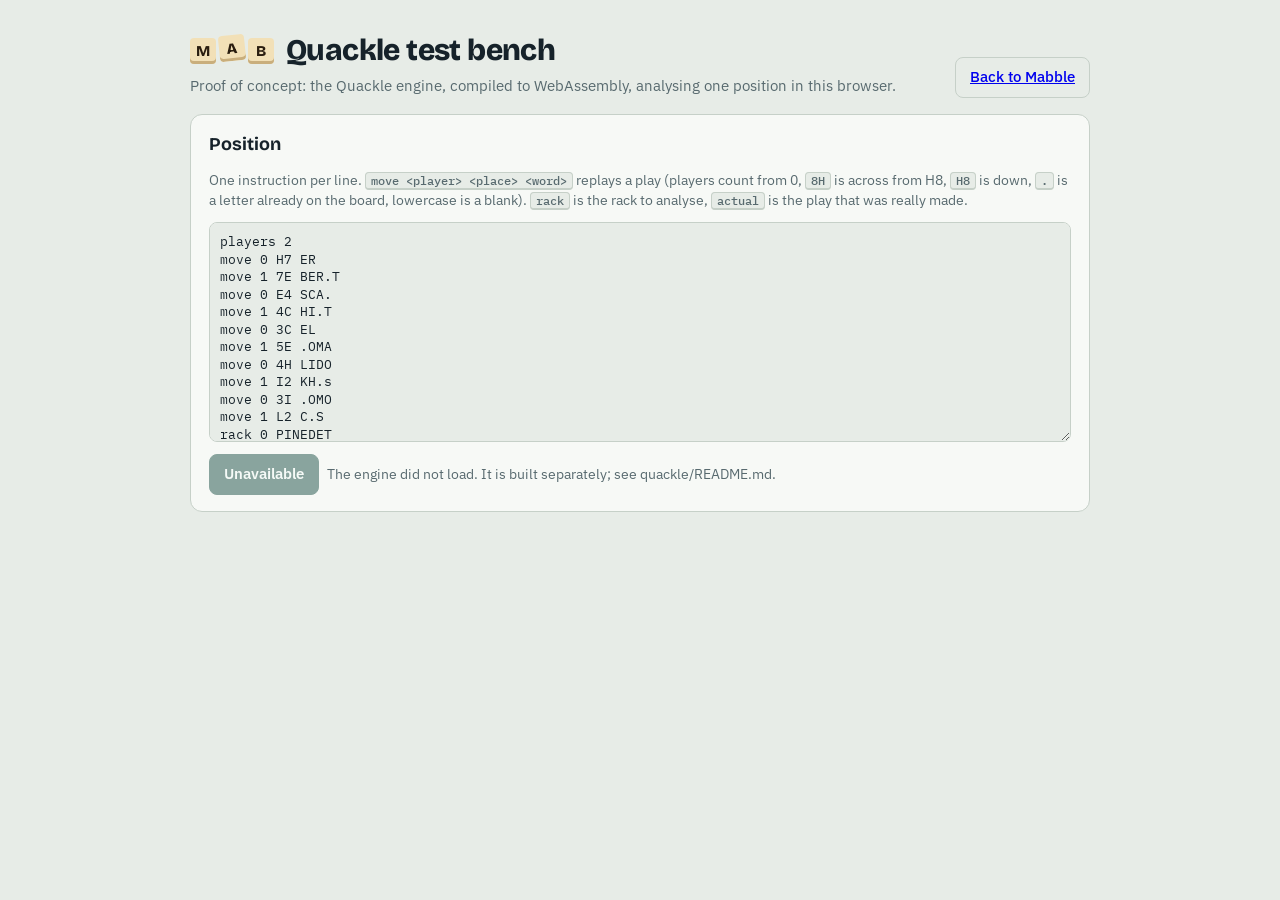
==== commit d7a272e4: "Make the poster look an optional skin Classic is the default again (colours, fonts, icons and manife" ====
--- a/quackle-test.html
+++ b/quackle-test.html
@@ -7,7 +7,11 @@
 <link rel="icon" href="icons/icon.svg" type="image/svg+xml">
 <link rel="preconnect" href="https://fonts.googleapis.com">
 <link rel="preconnect" href="https://fonts.gstatic.com" crossorigin>
-<link rel="stylesheet" href="https://fonts.googleapis.com/css2?family=Anton&family=Archivo:wght@400;500;600;800&family=IBM+Plex+Mono:wght@400;500;600&family=Oswald:wght@500;600;700&display=swap">
+<link rel="stylesheet" href="https://fonts.googleapis.com/css2?family=Bricolage+Grotesque:opsz,wght@12..96,500;12..96,700;12..96,800&family=IBM+Plex+Mono:wght@400;500&family=IBM+Plex+Sans:wght@400;500;600&display=swap">
+<script>
+// Optional poster skin: applied before the page draws, with its fonts loaded only when chosen
+try { if (localStorage.getItem('mabble.skin') === 'brute') { document.documentElement.dataset.skin = 'brute'; document.write('<link rel="stylesheet" id="skinFonts" href="https://fonts.googleapis.com/css2?family=Anton&family=Archivo:wght@400;500;600;800&family=IBM+Plex+Mono:wght@400;500;600&family=Oswald:wght@500;600;700&display=swap">'); } } catch (e) {}
+</script>
 <link rel="stylesheet" href="css/style.css">
 <style>
   .bench { max-width: 900px; margin: 0 auto; display: grid; gap: 16px; }
--- a/css/style.css
+++ b/css/style.css
@@ -1,7 +1,58 @@
 /* Layout: board on the left as the working surface, a tool panel on the right that switches between setting up the board and replaying the game. */
-/* BRUTE! / Constructivist poster: stark paper, black ink, blood red and electric blue,
+/* Classic skin (the default) */
+:root {
+  --bg: #e7ece7;
+  --surface: #f7f9f6;
+  --ink: #16222a;
+  --muted: #586a6f;
+  --line: #c6d0c8;
+  --accent: #1d5248;
+  --accent-ink: #f4fbf8;
+  --frame: #1d4740;
+  --sq: #cbd8ca;
+  --sq-line: #a7baa9;
+  --tw: #b34a40;
+  --dw: #dba29b;
+  --tl: #3f6f98;
+  --dl: #a2c3d8;
+  --prem-ink: #ffffff;
+  --tile: #f2e0b7;
+  --tile-edge: #c9ae7c;
+  --tile-ink: #2a1d0f;
+  --hot: #e09a1f;
+  --bad: #c0392b;
+  --warn-bg: #f6ead2;
+  --ok: #2f7a4f;
+  --hair: #dde3de;
+  --blue: #3f6f98;
+  --yellow: #e09a1f;
+  --steel: #8b939a;
+  --steel-hi: #cfd4d8;
+  --shadow: transparent;
+  --f-head: "IBM Plex Sans", "Segoe UI", system-ui, sans-serif;
+  --f-display: "Bricolage Grotesque", "Segoe UI", system-ui, sans-serif;
+  --f-body: "IBM Plex Sans", "Segoe UI", system-ui, sans-serif;
+  --f-mono: "IBM Plex Mono", ui-monospace, Consolas, monospace;
+}
+@media (prefers-color-scheme: dark) {
+  :root:not([data-theme="light"]) {
+    --bg: #0f1719; --surface: #162124; --ink: #e2eae5; --muted: #93a6a4; --line: #2b3b3d;
+    --accent: #6cc0ab; --accent-ink: #0c1a17; --frame: #0a1213; --sq: #22353a; --sq-line: #30494d;
+    --tw: #9a3d35; --dw: #835653; --tl: #2f5878; --dl: #3d6279; --prem-ink: #f1e9e6;
+    --tile: #e9d4a7; --tile-edge: #b19463; --tile-ink: #24180b; --hot: #f2b544; --bad: #ef6b5b;
+    --warn-bg: #2d2717; --ok: #6cc08b; color-scheme: dark;
+  }
+}
+:root[data-theme="dark"] {
+  --bg: #0f1719; --surface: #162124; --ink: #e2eae5; --muted: #93a6a4; --line: #2b3b3d;
+  --accent: #6cc0ab; --accent-ink: #0c1a17; --frame: #0a1213; --sq: #22353a; --sq-line: #30494d;
+  --tw: #9a3d35; --dw: #835653; --tl: #2f5878; --dl: #3d6279; --prem-ink: #f1e9e6;
+  --tile: #e9d4a7; --tile-edge: #b19463; --tile-ink: #24180b; --hot: #f2b544; --bad: #ef6b5b;
+  --warn-bg: #2d2717; --ok: #6cc08b; color-scheme: dark;
+}
+/* Poster skin (data-skin="brute"), a BRUTE!-style Constructivist poster: stark paper, black ink, blood red and electric blue,
    gunmetal plates with rivets, hard offset shadows, condensed shouting type. */
-:root {
+:root[data-skin="brute"] {
   --bg: #f1efe9;          /* stark poster paper */
   --surface: #ffffff;
   --ink: #0a0a0a;
@@ -36,7 +87,7 @@
   --f-mono: "IBM Plex Mono", ui-monospace, Consolas, monospace;
 }
 @media (prefers-color-scheme: dark) {
-  :root:not([data-theme="light"]) {
+  :root[data-skin="brute"]:not([data-theme="light"]) {
     --bg: #0b0b0c; --surface: #17181a; --ink: #f3f1ec; --muted: #a7a7a3; --line: #f3f1ec; --hair: #3a3b3e;
     --accent: #ff2b2b; --accent-ink: #0a0a0a; --blue: #4d82ff; --yellow: #ffd200;
     --frame: #050505; --steel: #5f666c; --steel-hi: #9aa1a7;
@@ -45,7 +96,7 @@
     --warn-bg: #3a3000; --ok: #4d82ff; --shadow: #3b3e42; color-scheme: dark;
   }
 }
-:root[data-theme="dark"] {
+:root[data-skin="brute"][data-theme="dark"] {
   --bg: #0b0b0c; --surface: #17181a; --ink: #f3f1ec; --muted: #a7a7a3; --line: #f3f1ec; --hair: #3a3b3e;
   --accent: #ff2b2b; --accent-ink: #0a0a0a; --blue: #4d82ff; --yellow: #ffd200;
   --frame: #050505; --steel: #5f666c; --steel-hi: #9aa1a7;
@@ -348,55 +399,59 @@
 .tile.threat { box-shadow: inset 0 -0.45cqi 0 var(--tile-edge), 0 0 0 0.45cqi var(--bad); outline: 0.3cqi dashed var(--bad); outline-offset: 0.2cqi; z-index: 1; }
 @media (max-width: 480px) { .why-compare .hint { min-width: 0; display: block; } }
 
+
+/* poster-only decorations stay hidden in the classic skin */
+.rays, .zigzag { display: none; }
+:root[data-skin="brute"] .rays, :root[data-skin="brute"] .zigzag { display: block; }
 /* =====================================================================
    BRUTE! THEME: Constructivist poster over industrial steel.
    Everything below restyles the components above; layout is unchanged.
    ===================================================================== */
 .defs { position: absolute; width: 0; height: 0; }
-body { background: var(--bg); font-family: var(--f-body); }
-h1, h2, h3 { font-family: var(--f-display); font-weight: 400; text-transform: uppercase; letter-spacing: .015em; }
-:focus-visible { outline: 3px solid var(--blue); outline-offset: 2px; }
-::selection { background: var(--accent); color: #fff; }
+:root[data-skin="brute"] body { background: var(--bg); font-family: var(--f-body); }
+:root[data-skin="brute"] h1, :root[data-skin="brute"] h2, :root[data-skin="brute"] h3 { font-family: var(--f-display); font-weight: 400; text-transform: uppercase; letter-spacing: .015em; }
+:root[data-skin="brute"] :focus-visible { outline: 3px solid var(--blue); outline-offset: 2px; }
+:root[data-skin="brute"] ::selection { background: var(--accent); color: #fff; }
 
 /* ---- masthead: a gunmetal plate with sunburst rays ---- */
-.top { align-items: stretch; gap: 14px 20px; }
-.masthead {
+:root[data-skin="brute"] .top { align-items: stretch; gap: 14px 20px; }
+:root[data-skin="brute"] .masthead {
   position: relative; isolation: isolate; overflow: hidden; flex: 1 1 520px; min-width: 0;
   padding: 18px 40px 18px 22px; color: #fff;
   background: linear-gradient(135deg, #2b2f33, #121416 55%, #22262a);
   border: 3px solid #000; box-shadow: 6px 6px 0 var(--accent);
   clip-path: polygon(0 0, 100% 0, calc(100% - 26px) 100%, 0 100%);
 }
-.masthead::after {
+:root[data-skin="brute"] .masthead::after {
   content: ""; position: absolute; inset: 0; z-index: -1; pointer-events: none;
   background: repeating-linear-gradient(90deg, rgba(255, 255, 255, .035) 0 1px, transparent 1px 3px);
 }
-.rays {
+:root[data-skin="brute"] .rays {
   position: absolute; z-index: -2; inset: -80% -30% -80% 35%;
   background: repeating-conic-gradient(from -4deg at 70% 50%, var(--accent) 0 7deg, transparent 7deg 18deg);
   opacity: .9; filter: url(#rough);
 }
-.brand { gap: 14px; }
-.masthead .brand h1 {
+:root[data-skin="brute"] .brand { gap: 14px; }
+:root[data-skin="brute"] .masthead .brand h1 {
   font-size: clamp(46px, 8.5vw, 96px); line-height: .88; color: #fff;
   text-shadow: 4px 4px 0 var(--accent), 8px 8px 0 #000;
   transform: skew(-9deg); transform-origin: left bottom; filter: url(#ink);
 }
-.mark { gap: 4px; }
-.mark span {
+:root[data-skin="brute"] .mark { gap: 4px; }
+:root[data-skin="brute"] .mark span {
   width: 34px; height: 36px; border-radius: 2px; font: 400 22px/36px var(--f-display); color: #0a0a0a;
   background: linear-gradient(180deg, #f4f6f7, #a9b0b5); border: 2px solid #000; box-shadow: 3px 3px 0 #000;
 }
-.mark span:nth-child(1) { transform: rotate(-6deg); }
-.mark span:nth-child(2) { transform: translateY(-5px) rotate(4deg); background: var(--accent); color: #fff; }
-.mark span:nth-child(3) { transform: rotate(-2deg); }
-.tagline {
+:root[data-skin="brute"] .mark span:nth-child(1) { transform: rotate(-6deg); }
+:root[data-skin="brute"] .mark span:nth-child(2) { transform: translateY(-5px) rotate(4deg); background: var(--accent); color: #fff; }
+:root[data-skin="brute"] .mark span:nth-child(3) { transform: rotate(-2deg); }
+:root[data-skin="brute"] .tagline {
   display: inline-block; margin: 12px 0 0; padding: 5px 12px; color: #0a0a0a; background: var(--yellow);
   font: 600 13px/1.3 var(--f-head); text-transform: uppercase; letter-spacing: .07em;
   transform: skew(-9deg); box-shadow: 3px 3px 0 #000; max-width: 100%;
 }
-.head-tools { align-self: center; }
-.zigzag {
+:root[data-skin="brute"] .head-tools { align-self: center; }
+:root[data-skin="brute"] .zigzag {
   height: 16px; margin-top: -8px;
   background:
     linear-gradient(135deg, var(--ink) 25%, transparent 25%) 0 0 / 16px 16px,
@@ -405,106 +460,106 @@
 }
 
 /* ---- mode switch: a steel plate ---- */
-.tabs { background: var(--frame); border: 3px solid var(--line); border-radius: 0; padding: 4px; gap: 3px; box-shadow: 4px 4px 0 var(--shadow); }
-.tabs button {
+:root[data-skin="brute"] .tabs { background: var(--frame); border: 3px solid var(--line); border-radius: 0; padding: 4px; gap: 3px; box-shadow: 4px 4px 0 var(--shadow); }
+:root[data-skin="brute"] .tabs button {
   font: 600 15px var(--f-head); text-transform: uppercase; letter-spacing: .07em; color: #cfd3d6;
   border-radius: 0; padding: 8px 16px; clip-path: polygon(8px 0, 100% 0, calc(100% - 8px) 100%, 0 100%);
 }
-.tabs button[aria-selected="true"] { background: var(--accent); color: #fff; }
-.tabs button:not([aria-selected="true"]):not(:disabled):hover { background: #2c3034; color: #fff; }
-.tabs button#tab-practice, .tabs button#tab-practice[aria-selected="true"] { border-left: 0; border-radius: 0; margin-left: 0; }
-.lex-btn {
+:root[data-skin="brute"] .tabs button[aria-selected="true"] { background: var(--accent); color: #fff; }
+:root[data-skin="brute"] .tabs button:not([aria-selected="true"]):not(:disabled):hover { background: #2c3034; color: #fff; }
+:root[data-skin="brute"] .tabs button#tab-practice, :root[data-skin="brute"] .tabs button#tab-practice[aria-selected="true"] { border-left: 0; border-radius: 0; margin-left: 0; }
+:root[data-skin="brute"] .lex-btn {
   font: 600 13px var(--f-mono); color: #0a0a0a; border: 2px solid #000; border-radius: 0;
   background: linear-gradient(180deg, var(--steel-hi), var(--steel)); box-shadow: 3px 3px 0 var(--shadow);
 }
 
 /* ---- panels: white plates, thick ink, hard shadow, a red corner, rivets ---- */
-.card { position: relative; background: var(--surface); border: 3px solid var(--line); border-radius: 0; box-shadow: 6px 6px 0 var(--shadow); }
-.card::before { content: ""; position: absolute; top: -3px; right: -3px; width: 28px; height: 28px; background: var(--accent); clip-path: polygon(0 0, 100% 0, 100% 100%); }
-.card::after {
+:root[data-skin="brute"] .card { position: relative; background: var(--surface); border: 3px solid var(--line); border-radius: 0; box-shadow: 6px 6px 0 var(--shadow); }
+:root[data-skin="brute"] .card::before { content: ""; position: absolute; top: -3px; right: -3px; width: 28px; height: 28px; background: var(--accent); clip-path: polygon(0 0, 100% 0, 100% 100%); }
+:root[data-skin="brute"] .card::after {
   content: ""; position: absolute; inset: 5px; pointer-events: none;
   background:
     radial-gradient(circle, var(--steel-hi) 0 1.6px, var(--steel) 1.8px 2.6px, transparent 3px) left top / 8px 8px no-repeat,
     radial-gradient(circle, var(--steel-hi) 0 1.6px, var(--steel) 1.8px 2.6px, transparent 3px) left bottom / 8px 8px no-repeat,
     radial-gradient(circle, var(--steel-hi) 0 1.6px, var(--steel) 1.8px 2.6px, transparent 3px) right bottom / 8px 8px no-repeat;
 }
-.card h2 { position: relative; font-size: 28px; line-height: 1; padding-bottom: 12px; align-items: center; }
-.card h2::after {
+:root[data-skin="brute"] .card h2 { position: relative; font-size: 28px; line-height: 1; padding-bottom: 12px; align-items: center; }
+:root[data-skin="brute"] .card h2::after {
   content: ""; position: absolute; left: 0; bottom: 0; width: min(160px, 60%); height: 7px; background: var(--accent);
   clip-path: polygon(0 45%, 18% 10%, 100% 0, 97% 70%, 60% 100%, 3% 90%); filter: url(#rough);
 }
-.card h2 .n {
+:root[data-skin="brute"] .card h2 .n {
   font: 600 12px var(--f-head); letter-spacing: .12em; color: var(--surface); background: var(--ink);
   padding: 3px 9px; transform: skew(-10deg); order: -1;
 }
-.hint, .note { color: var(--muted); }
-.why-head, .why-sub, .card h3 { font-family: var(--f-display); font-weight: 400; text-transform: uppercase; letter-spacing: .02em; }
+:root[data-skin="brute"] .hint, :root[data-skin="brute"] .note { color: var(--muted); }
+:root[data-skin="brute"] .why-head, :root[data-skin="brute"] .why-sub, :root[data-skin="brute"] .card h3 { font-family: var(--f-display); font-weight: 400; text-transform: uppercase; letter-spacing: .02em; }
 
 /* ---- controls: stamped, square, hard shadows ---- */
-.btn {
+:root[data-skin="brute"] .btn {
   font: 600 14px var(--f-head); text-transform: uppercase; letter-spacing: .07em; color: var(--ink);
   background: var(--surface); border: 2px solid var(--line); border-radius: 0; box-shadow: 3px 3px 0 var(--shadow);
   transition: transform .06s ease, box-shadow .06s ease;
 }
-.btn:hover { border-color: var(--line); transform: translate(-1px, -1px); box-shadow: 4px 4px 0 var(--shadow); }
-.btn:active { transform: translate(2px, 2px); box-shadow: 1px 1px 0 var(--shadow); }
-.btn.primary { background: var(--accent); color: #fff; border-color: var(--line); }
-.btn.primary:hover { filter: none; }
-.btn.big { font: 400 22px/1 var(--f-display); letter-spacing: .04em; padding: 14px 18px; }
-.btn:disabled, .btn:disabled:hover {
+:root[data-skin="brute"] .btn:hover { border-color: var(--line); transform: translate(-1px, -1px); box-shadow: 4px 4px 0 var(--shadow); }
+:root[data-skin="brute"] .btn:active { transform: translate(2px, 2px); box-shadow: 1px 1px 0 var(--shadow); }
+:root[data-skin="brute"] .btn.primary { background: var(--accent); color: #fff; border-color: var(--line); }
+:root[data-skin="brute"] .btn.primary:hover { filter: none; }
+:root[data-skin="brute"] .btn.big { font: 400 22px/1 var(--f-display); letter-spacing: .04em; padding: 14px 18px; }
+:root[data-skin="brute"] .btn:disabled, :root[data-skin="brute"] .btn:disabled:hover {
   color: var(--muted); transform: none; box-shadow: none;
   background: repeating-linear-gradient(-45deg, var(--hair) 0 5px, transparent 5px 11px), var(--surface);
 }
-.icon-btn { border: 2px solid var(--line); border-radius: 0; background: var(--surface); color: var(--ink); box-shadow: 2px 2px 0 var(--shadow); }
-.icon-btn.play { background: var(--accent); color: #fff; border-color: var(--line); }
-.icon-btn:disabled { box-shadow: none; }
-input[type="text"], input[type="password"], select, textarea, .field input { border: 2px solid var(--line); border-radius: 0; background: var(--surface); }
-input[type="range"] { accent-color: var(--accent); }
-.kbd { border: 1.5px solid var(--line); border-bottom-width: 3px; border-radius: 0; background: var(--surface); }
-.linkish { color: var(--accent); font-weight: 600; }
-
-.drop { border: 3px dashed var(--line); border-radius: 0; background: radial-gradient(circle, var(--hair) 0 1px, transparent 1.4px) 0 0 / 8px 8px, var(--surface); }
-.drop.over { border-color: var(--accent); }
-.drop .thumb { border: 2px solid var(--line); border-radius: 0; background: var(--sq); }
-.method .opt { border: 2px solid var(--line); border-radius: 0; background: var(--surface); }
-.method .opt:has(input:checked) { border-color: var(--line); box-shadow: 4px 4px 0 var(--accent); }
-.picker { border: 2px solid var(--line); border-radius: 0; }
-.warp-img { border-radius: 0; border: 2px solid var(--line); }
-
-.status { border: 2px solid var(--line); border-left: 8px solid var(--ink); border-radius: 0; background: var(--surface); }
-.status.err { border-color: var(--bad); color: var(--bad); }
-.status.good { border-color: var(--line); border-left-color: var(--blue); color: var(--ink); }
-.check .dot { border-radius: 0; transform: rotate(45deg); background: var(--blue); }
-.check.warn .dot { background: var(--yellow); outline: 1px solid var(--ink); }
-.check.bad .dot { background: var(--bad); }
-.chip { border: 1.5px solid var(--line); border-radius: 0; background: var(--warn-bg); }
+:root[data-skin="brute"] .icon-btn { border: 2px solid var(--line); border-radius: 0; background: var(--surface); color: var(--ink); box-shadow: 2px 2px 0 var(--shadow); }
+:root[data-skin="brute"] .icon-btn.play { background: var(--accent); color: #fff; border-color: var(--line); }
+:root[data-skin="brute"] .icon-btn:disabled { box-shadow: none; }
+:root[data-skin="brute"] input[type="text"], :root[data-skin="brute"] input[type="password"], :root[data-skin="brute"] select, :root[data-skin="brute"] textarea, :root[data-skin="brute"] .field input { border: 2px solid var(--line); border-radius: 0; background: var(--surface); }
+:root[data-skin="brute"] input[type="range"] { accent-color: var(--accent); }
+:root[data-skin="brute"] .kbd { border: 1.5px solid var(--line); border-bottom-width: 3px; border-radius: 0; background: var(--surface); }
+:root[data-skin="brute"] .linkish { color: var(--accent); font-weight: 600; }
+
+:root[data-skin="brute"] .drop { border: 3px dashed var(--line); border-radius: 0; background: radial-gradient(circle, var(--hair) 0 1px, transparent 1.4px) 0 0 / 8px 8px, var(--surface); }
+:root[data-skin="brute"] .drop.over { border-color: var(--accent); }
+:root[data-skin="brute"] .drop .thumb { border: 2px solid var(--line); border-radius: 0; background: var(--sq); }
+:root[data-skin="brute"] .method .opt { border: 2px solid var(--line); border-radius: 0; background: var(--surface); }
+:root[data-skin="brute"] .method .opt:has(input:checked) { border-color: var(--line); box-shadow: 4px 4px 0 var(--accent); }
+:root[data-skin="brute"] .picker { border: 2px solid var(--line); border-radius: 0; }
+:root[data-skin="brute"] .warp-img { border-radius: 0; border: 2px solid var(--line); }
+
+:root[data-skin="brute"] .status { border: 2px solid var(--line); border-left: 8px solid var(--ink); border-radius: 0; background: var(--surface); }
+:root[data-skin="brute"] .status.err { border-color: var(--bad); color: var(--bad); }
+:root[data-skin="brute"] .status.good { border-color: var(--line); border-left-color: var(--blue); color: var(--ink); }
+:root[data-skin="brute"] .check .dot { border-radius: 0; transform: rotate(45deg); background: var(--blue); }
+:root[data-skin="brute"] .check.warn .dot { background: var(--yellow); outline: 1px solid var(--ink); }
+:root[data-skin="brute"] .check.bad .dot { background: var(--bad); }
+:root[data-skin="brute"] .chip { border: 1.5px solid var(--line); border-radius: 0; background: var(--warn-bg); }
 
 /* ---- scores and tables ---- */
-.pl { border: 2px solid var(--line); border-radius: 0; background: var(--surface); }
-.pl.turn { border-color: var(--line); box-shadow: 4px 4px 0 var(--accent); }
-.pl .pts { font: 400 36px/1.05 var(--f-display); }
-.pl .who { font: 600 12px var(--f-head); text-transform: uppercase; letter-spacing: .08em; }
-.moves-wrap { border: 2px solid var(--line); border-radius: 0; background: var(--surface); }
-th { background: var(--ink); color: var(--surface); font: 600 11.5px var(--f-head); letter-spacing: .1em; border-bottom: 0; }
-td { border-bottom: 1px solid var(--hair); }
-tr.mv:hover td, tr.qkrow:hover td { background: color-mix(in srgb, var(--blue) 8%, transparent); }
-tr.mv.cur td { background: var(--yellow); color: #0a0a0a; }
-tr.mv.cur td .cross { color: #333; }
-tr.qkrow.played td { background: color-mix(in srgb, var(--accent) 16%, transparent); }
-.word { font: 600 15px var(--f-head); letter-spacing: .05em; }
-.bingo { background: var(--accent); color: #fff; border-radius: 0; transform: skew(-10deg); display: inline-block; }
-.badge { border: 1.5px solid var(--line); border-radius: 0; background: var(--surface); color: var(--ink); text-transform: uppercase; font-weight: 600; }
-td.qk.best, .okmark { color: var(--blue); }
-.delta.up { color: var(--blue); }
+:root[data-skin="brute"] .pl { border: 2px solid var(--line); border-radius: 0; background: var(--surface); }
+:root[data-skin="brute"] .pl.turn { border-color: var(--line); box-shadow: 4px 4px 0 var(--accent); }
+:root[data-skin="brute"] .pl .pts { font: 400 36px/1.05 var(--f-display); }
+:root[data-skin="brute"] .pl .who { font: 600 12px var(--f-head); text-transform: uppercase; letter-spacing: .08em; }
+:root[data-skin="brute"] .moves-wrap { border: 2px solid var(--line); border-radius: 0; background: var(--surface); }
+:root[data-skin="brute"] th { background: var(--ink); color: var(--surface); font: 600 11.5px var(--f-head); letter-spacing: .1em; border-bottom: 0; }
+:root[data-skin="brute"] td { border-bottom: 1px solid var(--hair); }
+:root[data-skin="brute"] tr.mv:hover td, :root[data-skin="brute"] tr.qkrow:hover td { background: color-mix(in srgb, var(--blue) 8%, transparent); }
+:root[data-skin="brute"] tr.mv.cur td { background: var(--yellow); color: #0a0a0a; }
+:root[data-skin="brute"] tr.mv.cur td .cross { color: #333; }
+:root[data-skin="brute"] tr.qkrow.played td { background: color-mix(in srgb, var(--accent) 16%, transparent); }
+:root[data-skin="brute"] .word { font: 600 15px var(--f-head); letter-spacing: .05em; }
+:root[data-skin="brute"] .bingo { background: var(--accent); color: #fff; border-radius: 0; transform: skew(-10deg); display: inline-block; }
+:root[data-skin="brute"] .badge { border: 1.5px solid var(--line); border-radius: 0; background: var(--surface); color: var(--ink); text-transform: uppercase; font-weight: 600; }
+:root[data-skin="brute"] td.qk.best, :root[data-skin="brute"] .okmark { color: var(--blue); }
+:root[data-skin="brute"] .delta.up { color: var(--blue); }
 
 /* ---- the board: a gunmetal frame, ink grid, halftone premiums ---- */
-.frame {
+:root[data-skin="brute"] .frame {
   position: relative; border-radius: 0; border: 3px solid #000; box-shadow: 8px 8px 0 var(--accent);
   background:
     repeating-linear-gradient(90deg, rgba(255, 255, 255, .04) 0 1px, transparent 1px 3px),
     linear-gradient(135deg, #2c3034, #111315 55%, #25292c);
 }
-.frame::before {
+:root[data-skin="brute"] .frame::before {
   content: ""; position: absolute; inset: 3px; pointer-events: none;
   background:
     radial-gradient(circle, #dfe3e6 0 1.4px, #6d747a 1.6px 2.6px, transparent 3px) left top / 8px 8px no-repeat,
@@ -512,72 +567,71 @@
     radial-gradient(circle, #dfe3e6 0 1.4px, #6d747a 1.6px 2.6px, transparent 3px) left bottom / 8px 8px no-repeat,
     radial-gradient(circle, #dfe3e6 0 1.4px, #6d747a 1.6px 2.6px, transparent 3px) right bottom / 8px 8px no-repeat;
 }
-.coords span, .rowlabels span { font: 600 2.2cqi var(--f-head); color: var(--yellow); }
-.board { gap: 2px; background: #000; border: 2px solid #000; border-radius: 0; }
-.sq { background: var(--sq); }
-.sq.tw { background: var(--tw); }
-.sq.tl { background: var(--tl); }
-.sq.dw { background: radial-gradient(circle, var(--tw) 0 34%, transparent 38%) 0 0 / 0.95cqi 0.95cqi, var(--sq); }
-.sq.dl { background: radial-gradient(circle, var(--tl) 0 30%, transparent 34%) 0 0 / 0.95cqi 0.95cqi, var(--sq); }
-.sq .prem { font: 700 1.75cqi/1 var(--f-head); letter-spacing: .04em; opacity: 1; }
-.sq.dw .prem, .sq.dl .prem,
-:root[data-theme="dark"] .sq.dw .prem, :root[data-theme="dark"] .sq.dl .prem { color: var(--ink); background: var(--sq); padding: 0.15cqi 0.35cqi; opacity: 1; }
-@media (prefers-color-scheme: dark) { :root:not([data-theme="light"]) .sq.dw .prem, :root:not([data-theme="light"]) .sq.dl .prem { color: var(--ink); } }
-.sq .star { width: 62%; height: 62%; fill: var(--accent); stroke: #000; stroke-width: 1.4px; opacity: 1; }
-.tile {
+:root[data-skin="brute"] .coords span, :root[data-skin="brute"] .rowlabels span { font: 600 2.2cqi var(--f-head); color: var(--yellow); }
+:root[data-skin="brute"] .board { gap: 2px; background: #000; border: 2px solid #000; border-radius: 0; }
+:root[data-skin="brute"] .sq { background: var(--sq); }
+:root[data-skin="brute"] .sq.tw { background: var(--tw); }
+:root[data-skin="brute"] .sq.tl { background: var(--tl); }
+:root[data-skin="brute"] .sq.dw { background: radial-gradient(circle, var(--tw) 0 34%, transparent 38%) 0 0 / 0.95cqi 0.95cqi, var(--sq); }
+:root[data-skin="brute"] .sq.dl { background: radial-gradient(circle, var(--tl) 0 30%, transparent 34%) 0 0 / 0.95cqi 0.95cqi, var(--sq); }
+:root[data-skin="brute"] .sq .prem { font: 700 1.75cqi/1 var(--f-head); letter-spacing: .04em; opacity: 1; }
+:root[data-skin="brute"] .sq.dw .prem, :root[data-skin="brute"] .sq.dl .prem, :root[data-skin="brute"][data-theme="dark"] .sq.dw .prem, :root[data-skin="brute"][data-theme="dark"] .sq.dl .prem { color: var(--ink); background: var(--sq); padding: 0.15cqi 0.35cqi; opacity: 1; }
+@media (prefers-color-scheme: dark) { :root[data-skin="brute"]:not([data-theme="light"]) .sq.dw .prem, :root[data-skin="brute"]:not([data-theme="light"]) .sq.dl .prem { color: var(--ink); } }
+:root[data-skin="brute"] .sq .star { width: 62%; height: 62%; fill: var(--accent); stroke: #000; stroke-width: 1.4px; opacity: 1; }
+:root[data-skin="brute"] .tile {
   border-radius: 0.35cqi; background: var(--tile); color: var(--tile-ink);
   border: 0.22cqi solid #0a0a0a; box-shadow: inset 0 -0.5cqi 0 #0a0a0a;
 }
-.tile b { font: 700 3.5cqi/1 var(--f-head); }
-.tile.blank b { color: var(--accent); text-decoration-color: var(--accent); font-weight: 600; }
-.tile.new { box-shadow: inset 0 -0.5cqi 0 #0a0a0a, 0 0 0 0.5cqi var(--hot); }
-.tile.pending { box-shadow: inset 0 -0.5cqi 0 #0a0a0a, 0 0 0 0.45cqi var(--yellow), 0 0 0 0.75cqi #000; }
-.tile.suggest { box-shadow: inset 0 -0.5cqi 0 #0a0a0a, 0 0 0 0.45cqi var(--blue); outline-color: var(--blue); }
-.tile.threat { box-shadow: inset 0 -0.5cqi 0 #0a0a0a, 0 0 0 0.45cqi var(--accent); outline-color: var(--accent); }
-.legend { font: 600 12px var(--f-head); text-transform: uppercase; letter-spacing: .07em; color: var(--ink); }
-.legend i { border-radius: 0; outline: 1.5px solid var(--line); }
-.transport { border: 2px solid var(--line); border-radius: 0; background: var(--surface); box-shadow: 4px 4px 0 var(--shadow); }
-.stepnum { color: var(--ink); font-weight: 600; }
+:root[data-skin="brute"] .tile b { font: 700 3.5cqi/1 var(--f-head); }
+:root[data-skin="brute"] .tile.blank b { color: var(--accent); text-decoration-color: var(--accent); font-weight: 600; }
+:root[data-skin="brute"] .tile.new { box-shadow: inset 0 -0.5cqi 0 #0a0a0a, 0 0 0 0.5cqi var(--hot); }
+:root[data-skin="brute"] .tile.pending { box-shadow: inset 0 -0.5cqi 0 #0a0a0a, 0 0 0 0.45cqi var(--yellow), 0 0 0 0.75cqi #000; }
+:root[data-skin="brute"] .tile.suggest { box-shadow: inset 0 -0.5cqi 0 #0a0a0a, 0 0 0 0.45cqi var(--blue); outline-color: var(--blue); }
+:root[data-skin="brute"] .tile.threat { box-shadow: inset 0 -0.5cqi 0 #0a0a0a, 0 0 0 0.45cqi var(--accent); outline-color: var(--accent); }
+:root[data-skin="brute"] .legend { font: 600 12px var(--f-head); text-transform: uppercase; letter-spacing: .07em; color: var(--ink); }
+:root[data-skin="brute"] .legend i { border-radius: 0; outline: 1.5px solid var(--line); }
+:root[data-skin="brute"] .transport { border: 2px solid var(--line); border-radius: 0; background: var(--surface); box-shadow: 4px 4px 0 var(--shadow); }
+:root[data-skin="brute"] .stepnum { color: var(--ink); font-weight: 600; }
 
 /* ---- racks ---- */
-.shelf { border: 2px solid var(--line); border-radius: 0; background: var(--surface); }
-.shelf.mover { border-color: var(--line); box-shadow: 4px 4px 0 var(--accent); }
-.shelf-head b { font: 400 18px var(--f-display); text-transform: uppercase; letter-spacing: .03em; }
-.shelf-pts { font: 400 24px var(--f-display); }
-.shelf-tag { color: var(--muted); font-family: var(--f-head); font-weight: 600; }
-.rtile { border-radius: 2px; border: 2px solid #0a0a0a; box-shadow: inset 0 -4px 0 #0a0a0a; font-family: var(--f-head); font-weight: 700; }
-.rtile.played { box-shadow: inset 0 -4px 0 #0a0a0a, 0 0 0 3px var(--hot); }
-.rtile.likely { outline-color: var(--ink); }
-.rtile.unknown, .rtile.group { border-radius: 2px; }
-.rtile.back { border-color: #000; background: repeating-linear-gradient(45deg, #2b2f33 0 3px, #15171a 3px 6px); box-shadow: inset 0 -4px 0 #000; }
-.rtile.picked { box-shadow: inset 0 -4px 0 #0a0a0a, 0 0 0 3px var(--yellow), 0 0 0 5px #000; }
-.rtile.swap { box-shadow: inset 0 -4px 0 #0a0a0a, 0 0 0 3px var(--accent); }
-.mini { border-radius: 0; border: 1.5px solid #0a0a0a; box-shadow: none; font-family: var(--f-head); }
-.mini.likely { outline: 1px dashed var(--ink); }
-.px-live .ok { color: var(--blue); }
+:root[data-skin="brute"] .shelf { border: 2px solid var(--line); border-radius: 0; background: var(--surface); }
+:root[data-skin="brute"] .shelf.mover { border-color: var(--line); box-shadow: 4px 4px 0 var(--accent); }
+:root[data-skin="brute"] .shelf-head b { font: 400 18px var(--f-display); text-transform: uppercase; letter-spacing: .03em; }
+:root[data-skin="brute"] .shelf-pts { font: 400 24px var(--f-display); }
+:root[data-skin="brute"] .shelf-tag { color: var(--muted); font-family: var(--f-head); font-weight: 600; }
+:root[data-skin="brute"] .rtile { border-radius: 2px; border: 2px solid #0a0a0a; box-shadow: inset 0 -4px 0 #0a0a0a; font-family: var(--f-head); font-weight: 700; }
+:root[data-skin="brute"] .rtile.played { box-shadow: inset 0 -4px 0 #0a0a0a, 0 0 0 3px var(--hot); }
+:root[data-skin="brute"] .rtile.likely { outline-color: var(--ink); }
+:root[data-skin="brute"] .rtile.unknown, :root[data-skin="brute"] .rtile.group { border-radius: 2px; }
+:root[data-skin="brute"] .rtile.back { border-color: #000; background: repeating-linear-gradient(45deg, #2b2f33 0 3px, #15171a 3px 6px); box-shadow: inset 0 -4px 0 #000; }
+:root[data-skin="brute"] .rtile.picked { box-shadow: inset 0 -4px 0 #0a0a0a, 0 0 0 3px var(--yellow), 0 0 0 5px #000; }
+:root[data-skin="brute"] .rtile.swap { box-shadow: inset 0 -4px 0 #0a0a0a, 0 0 0 3px var(--accent); }
+:root[data-skin="brute"] .mini { border-radius: 0; border: 1.5px solid #0a0a0a; box-shadow: none; font-family: var(--f-head); }
+:root[data-skin="brute"] .mini.likely { outline: 1px dashed var(--ink); }
+:root[data-skin="brute"] .px-live .ok { color: var(--blue); }
 
 /* ---- dialogs ---- */
-dialog { border: 3px solid var(--line); border-radius: 0; box-shadow: 8px 8px 0 var(--accent); }
-dialog::backdrop { background: rgb(0 0 0 / 0.7); }
-.blank-grid .btn { font: 400 18px var(--f-display); }
+:root[data-skin="brute"] dialog { border: 3px solid var(--line); border-radius: 0; box-shadow: 8px 8px 0 var(--accent); }
+:root[data-skin="brute"] dialog::backdrop { background: rgb(0 0 0 / 0.7); }
+:root[data-skin="brute"] .blank-grid .btn { font: 400 18px var(--f-display); }
 
 /* ---- analysis: why, worst cases, simulation ---- */
-.why, .sim { border-top: 3px solid var(--line); }
-.why-compare { border: 2px solid var(--line); border-radius: 0; }
-.worst-case { border: 2px solid var(--line); border-radius: 0; background: var(--surface); }
-.worst-case:hover, .worst-case.on { border-color: var(--accent); box-shadow: 4px 4px 0 var(--accent); }
-.ws-score { font: 400 26px var(--f-display); color: var(--accent); }
-.coach { border: 2px solid var(--line); border-radius: 0; background: var(--warn-bg); color: var(--ink); }
-.sim-progress .bar { height: 12px; border: 2px solid var(--line); border-radius: 0; background: var(--surface); }
-.sim-progress .bar span { background: repeating-linear-gradient(-45deg, var(--accent) 0 8px, #0a0a0a 8px 16px); }
+:root[data-skin="brute"] .why, :root[data-skin="brute"] .sim { border-top: 3px solid var(--line); }
+:root[data-skin="brute"] .why-compare { border: 2px solid var(--line); border-radius: 0; }
+:root[data-skin="brute"] .worst-case { border: 2px solid var(--line); border-radius: 0; background: var(--surface); }
+:root[data-skin="brute"] .worst-case:hover, :root[data-skin="brute"] .worst-case.on { border-color: var(--accent); box-shadow: 4px 4px 0 var(--accent); }
+:root[data-skin="brute"] .ws-score { font: 400 26px var(--f-display); color: var(--accent); }
+:root[data-skin="brute"] .coach { border: 2px solid var(--line); border-radius: 0; background: var(--warn-bg); color: var(--ink); }
+:root[data-skin="brute"] .sim-progress .bar { height: 12px; border: 2px solid var(--line); border-radius: 0; background: var(--surface); }
+:root[data-skin="brute"] .sim-progress .bar span { background: repeating-linear-gradient(-45deg, var(--accent) 0 8px, #0a0a0a 8px 16px); }
 
 /* ---- phones ---- */
 @media (max-width: 560px) {
-  .masthead { padding: 14px 30px 14px 16px; clip-path: polygon(0 0, 100% 0, calc(100% - 18px) 100%, 0 100%); }
-  .masthead .brand h1 { text-shadow: 3px 3px 0 var(--accent), 6px 6px 0 #000; }
-  .card { box-shadow: 4px 4px 0 var(--shadow); }
-  .frame { box-shadow: 5px 5px 0 var(--accent); }
-}
-@media (prefers-reduced-motion: reduce) { .btn { transition: none; } }
+  :root[data-skin="brute"] .masthead { padding: 14px 30px 14px 16px; clip-path: polygon(0 0, 100% 0, calc(100% - 18px) 100%, 0 100%); }
+  :root[data-skin="brute"] .masthead .brand h1 { text-shadow: 3px 3px 0 var(--accent), 6px 6px 0 #000; }
+  :root[data-skin="brute"] .card { box-shadow: 4px 4px 0 var(--shadow); }
+  :root[data-skin="brute"] .frame { box-shadow: 5px 5px 0 var(--accent); }
+}
+@media (prefers-reduced-motion: reduce) { :root[data-skin="brute"] .btn { transition: none; } }
 /* pages without the masthead plate (the Quackle test bench) */
-.top > div:not(.masthead) .brand h1 { font-size: clamp(36px, 6vw, 56px); line-height: .9; color: var(--ink); text-shadow: 3px 3px 0 var(--accent); transform: skew(-9deg); }
+:root[data-skin="brute"] .top > div:not(.masthead) .brand h1 { font-size: clamp(36px, 6vw, 56px); line-height: .9; color: var(--ink); text-shadow: 3px 3px 0 var(--accent); transform: skew(-9deg); }
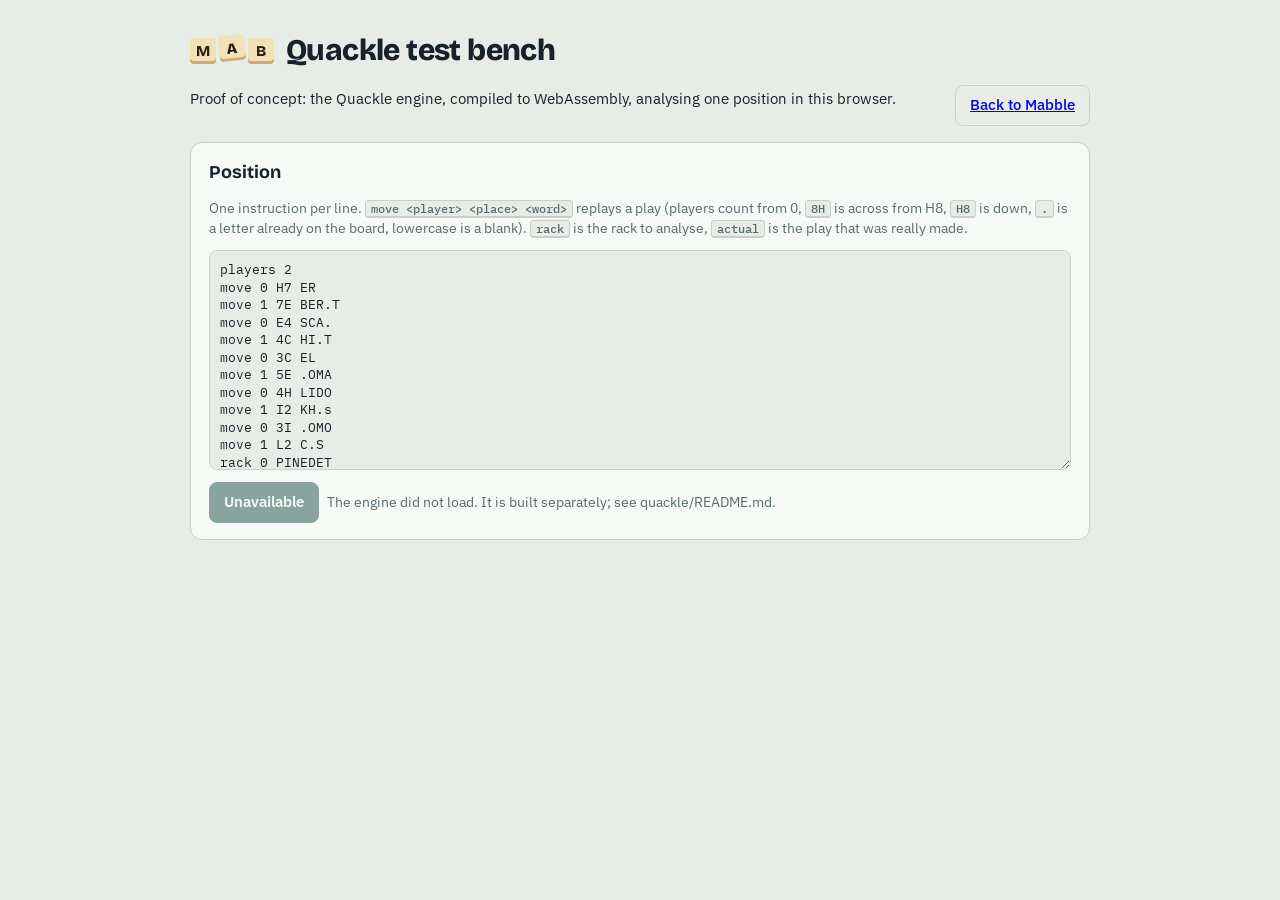
==== commit 8a845bbc: "Add a Felt skin, inspired by Balatro A third skin alongside Classic and Poster: swirling green felt," ====
--- a/quackle-test.html
+++ b/quackle-test.html
@@ -9,8 +9,8 @@
 <link rel="preconnect" href="https://fonts.gstatic.com" crossorigin>
 <link rel="stylesheet" href="https://fonts.googleapis.com/css2?family=Bricolage+Grotesque:opsz,wght@12..96,500;12..96,700;12..96,800&family=IBM+Plex+Mono:wght@400;500&family=IBM+Plex+Sans:wght@400;500;600&display=swap">
 <script>
-// Optional poster skin: applied before the page draws, with its fonts loaded only when chosen
-try { if (localStorage.getItem('mabble.skin') === 'brute') { document.documentElement.dataset.skin = 'brute'; document.write('<link rel="stylesheet" id="skinFonts" href="https://fonts.googleapis.com/css2?family=Anton&family=Archivo:wght@400;500;600;800&family=IBM+Plex+Mono:wght@400;500;600&family=Oswald:wght@500;600;700&display=swap">'); } } catch (e) {}
+// Optional skins (poster, felt): applied before the page draws, with their fonts loaded only when chosen
+try { const sk = localStorage.getItem('mabble.skin'), f = { brute: 'https://fonts.googleapis.com/css2?family=Anton&family=Archivo:wght@400;500;600;800&family=IBM+Plex+Mono:wght@400;500;600&family=Oswald:wght@500;600;700&display=swap', felt: 'https://fonts.googleapis.com/css2?family=Jersey+10&display=swap' }[sk]; if (f) { document.documentElement.dataset.skin = sk; document.write('<link rel="stylesheet" id="skinFonts-' + sk + '" href="' + f + '">'); } } catch (e) {}
 </script>
 <link rel="stylesheet" href="css/style.css">
 <style>
--- a/css/style.css
+++ b/css/style.css
@@ -124,7 +124,6 @@
   font: 800 15px/26px var(--f-display); text-align: center; }
 .mark span:nth-child(2) { transform: translateY(-3px) rotate(-6deg); }
 h1 { font-size: 30px; font-weight: 800; letter-spacing: -0.02em; }
-.tagline { color: var(--muted); margin: 2px 0 0; }
 .tabs { display: flex; gap: 4px; padding: 4px; background: var(--surface); border: 1px solid var(--line); border-radius: 10px; }
 .tabs button { border: 0; background: transparent; padding: 8px 14px; border-radius: 7px; cursor: pointer; font-weight: 600; color: var(--muted); }
 .tabs button[aria-selected="true"] { background: var(--accent); color: var(--accent-ink); }
@@ -171,9 +170,6 @@
 @keyframes drop { from { transform: translateY(-25%) scale(1.18); } to { transform: none; } }
 @media (prefers-reduced-motion: reduce) { .tile.new { animation: none; } }
 
-.legend { display: flex; flex-wrap: wrap; gap: 6px 14px; color: var(--muted); font-size: 13px; }
-.legend span { display: inline-flex; align-items: center; gap: 6px; }
-.legend i { width: 12px; height: 12px; border-radius: 3px; display: inline-block; }
 
 /* transport */
 .transport { display: grid; grid-template-columns: auto minmax(0, 1fr) auto; gap: 12px; align-items: center; background: var(--surface); border: 1px solid var(--line); border-radius: 10px; padding: 8px 12px; }
@@ -218,6 +214,9 @@
 textarea { width: 100%; min-height: 250px; font: 13px/1.35 var(--f-mono); padding: 10px; border-radius: 8px; border: 1px solid var(--line); background: var(--bg); resize: vertical; }
 .opts { display: flex; flex-wrap: wrap; gap: 10px 18px; font-size: 14px; }
 .opts label { display: inline-flex; gap: 6px; align-items: center; }
+.score-in { align-items: center; margin-top: 8px; }
+.score-in #scoreFields { display: inline-flex; flex-wrap: wrap; gap: 8px 14px; }
+.score-in input { width: 70px; font: inherit; padding: 4px 6px; border: 1px solid var(--line); border-radius: 6px; background: var(--surface); color: var(--ink); }
 select { padding: 4px 6px; border-radius: 6px; border: 1px solid var(--line); background: var(--bg); }
 
 /* replay */
@@ -250,9 +249,6 @@
 .visually-hidden { position: absolute; width: 1px; height: 1px; overflow: hidden; clip: rect(0 0 0 0); }
 
 /* API key */
-.keyrow { display: flex; flex-wrap: wrap; gap: 8px 12px; align-items: center; justify-content: space-between; padding-top: 4px; border-top: 1px solid var(--line); }
-.keyrow .hint { flex: 1 1 200px; padding-top: 8px; }
-.keyrow .btn { margin-top: 8px; }
 dialog { border: 1px solid var(--line); border-radius: 14px; background: var(--surface); color: var(--ink); padding: 0; width: min(480px, calc(100vw - 32px)); }
 dialog::backdrop { background: rgb(10 20 22 / 0.55); }
 .dialog-body { display: grid; gap: 12px; padding: 20px; }
@@ -262,12 +258,6 @@
 .field input { padding: 10px 12px; border-radius: 8px; border: 1px solid var(--line); background: var(--bg); font: 14px var(--f-mono); width: 100%; }
 
 /* reading method + corner picker */
-.method { display: grid; grid-template-columns: repeat(auto-fit, minmax(190px, 1fr)); gap: 8px; }
-.method .opt { display: grid; grid-template-columns: auto minmax(0, 1fr); gap: 10px; align-items: start; padding: 10px 12px; border: 1px solid var(--line); border-radius: 10px; background: var(--bg); cursor: pointer; }
-.method .opt:has(input:checked) { border-color: var(--accent); box-shadow: 0 0 0 1px var(--accent); }
-.method input { accent-color: var(--accent); margin-top: 3px; }
-.method b { display: block; font-size: 14px; }
-.method small { display: block; color: var(--muted); font-size: 12.5px; line-height: 1.4; }
 .picker-box { display: grid; gap: 8px; }
 .picker { width: 100%; max-width: 100%; display: block; border-radius: 8px; touch-action: none; cursor: crosshair; background: var(--sq); }
 .warp-img { width: 100%; max-width: 420px; border-radius: 6px; margin-top: 8px; display: block; }
@@ -316,7 +306,6 @@
 .rtile.key.likely { --p: .55; }
 .rtile.key.unknown { font-style: normal; }
 .shelf-key .bag { margin-left: auto; font: 500 12.5px var(--f-mono); color: var(--ink); }
-.shelf-how summary { cursor: pointer; }
 @media (max-width: 480px) { .shelf { grid-template-columns: minmax(0, 1fr); gap: 6px; } .shelf-head { grid-auto-flow: column; justify-content: start; gap: 10px; align-items: baseline; } }
 
 /* Quackle move analysis */
@@ -392,13 +381,266 @@
 .ws-score { grid-row: span 2; font: 800 20px var(--f-display); color: var(--bad); align-self: center; }
 .ws-play { font-size: 14px; }
 .ws-rack { font: 12px var(--f-mono); color: var(--muted); }
-.coach { display: grid; gap: 6px; padding: 10px 12px; border-radius: 8px; background: color-mix(in srgb, var(--accent) 8%, var(--surface)); border: 1px solid color-mix(in srgb, var(--accent) 30%, var(--line)); font-size: 14px; }
-.coach ul { margin: 0; padding-left: 20px; display: grid; gap: 4px; }
-.coach ul.weak li::marker { color: var(--bad); }
-.linkish { border: 0; padding: 0; background: none; color: var(--accent); text-decoration: underline; cursor: pointer; font: inherit; }
 .tile.threat { box-shadow: inset 0 -0.45cqi 0 var(--tile-edge), 0 0 0 0.45cqi var(--bad); outline: 0.3cqi dashed var(--bad); outline-offset: 0.2cqi; z-index: 1; }
 @media (max-width: 480px) { .why-compare .hint { min-width: 0; display: block; } }
 
+
+/* ---------- Study: word lists and spaced review ---------- */
+.tab-badge { display: inline-block; min-width: 18px; margin-left: 6px; padding: 0 5px; border-radius: 9px; background: var(--hot); color: #1b1307; font: 700 11px/18px var(--f-body); text-align: center; vertical-align: 1px; }
+.study { min-height: 60vh; }
+.st-wrap { max-width: 880px; margin: 0 auto; display: grid; gap: 22px; padding-bottom: 40px; }
+.st-loading { text-align: center; color: var(--muted); padding: 60px 0; }
+.st-top { display: flex; align-items: center; justify-content: space-between; gap: 12px; flex-wrap: wrap; }
+.st-seg { display: inline-flex; padding: 4px; gap: 4px; background: var(--surface); border: 1px solid var(--line); border-radius: 999px; }
+.st-seg button { border: 0; background: transparent; padding: 8px 18px; border-radius: 999px; font: 600 14px var(--f-body); color: var(--muted); cursor: pointer; transition: background .2s, color .2s; }
+.st-seg button[aria-selected="true"] { background: var(--accent); color: var(--accent-ink); }
+.st-pill { display: inline-block; margin-left: 4px; padding: 0 7px; border-radius: 9px; background: var(--hot); color: #1b1307; font-size: 11.5px; line-height: 18px; }
+.st-lex { display: inline-flex; align-items: center; gap: 10px; font: 500 12.5px var(--f-mono); color: var(--muted); }
+.st-help-btn { width: 28px; height: 28px; border-radius: 50%; border: 1px solid var(--line); background: var(--surface); color: var(--muted); font: 700 13px var(--f-body); cursor: pointer; }
+.st-hero h2, .st-head h2, .st-empty h2, .st-done h2 { font: 700 clamp(24px, 4vw, 32px)/1.15 var(--f-display); margin: 0 0 6px; letter-spacing: -.01em; }
+.st-hero p, .st-head p, .st-empty p, .st-done p { color: var(--muted); margin: 0; font-size: 15.5px; max-width: 60ch; }
+.st-group h3 { font: 600 12px var(--f-mono); text-transform: uppercase; letter-spacing: .08em; color: var(--muted); margin: 0 0 10px; }
+.st-group { display: grid; }
+.st-grid { display: grid; grid-template-columns: repeat(auto-fill, minmax(230px, 1fr)); gap: 12px; }
+.st-list { display: grid; gap: 8px; align-content: start; text-align: left; padding: 16px 18px; border: 1px solid var(--line); border-radius: 16px; background: var(--surface); color: var(--ink); cursor: pointer; transition: transform .18s, box-shadow .18s, border-color .18s; }
+.st-list:hover { transform: translateY(-2px); border-color: color-mix(in srgb, var(--accent) 45%, var(--line)); box-shadow: 0 8px 20px -12px color-mix(in srgb, var(--ink) 40%, transparent); }
+.st-list:focus-visible, .st-card:focus-visible, .st-grade:focus-visible { outline: 3px solid color-mix(in srgb, var(--accent) 55%, transparent); outline-offset: 2px; }
+.st-list-title { font: 700 16.5px var(--f-body); }
+.st-list-blurb { color: var(--muted); font-size: 13.5px; line-height: 1.45; }
+.st-list-foot { display: flex; justify-content: space-between; align-items: center; font: 500 12.5px var(--f-mono); color: var(--muted); }
+.st-tag { color: var(--ok); }
+.st-bar { display: block; height: 6px; border-radius: 3px; background: color-mix(in srgb, var(--line) 70%, transparent); overflow: hidden; }
+.st-bar > span { display: block; height: 100%; border-radius: 3px; background: var(--ok); transition: width .45s cubic-bezier(.2, .8, .2, 1); }
+.st-bar.big { height: 10px; border-radius: 5px; flex: 1; }
+.st-bar.big > span { border-radius: 5px; background: linear-gradient(90deg, var(--accent), var(--ok)); }
+
+/* tiles, like the board's */
+.st-tiles { display: inline-flex; gap: 4px; flex-wrap: wrap; }
+.st-tile { position: relative; width: 34px; height: 36px; display: inline-grid; place-items: center; border-radius: 6px; background: var(--tile); color: var(--tile-ink); box-shadow: inset 0 -3px 0 var(--tile-edge); font: 700 19px var(--f-display); }
+.st-tile i { position: absolute; right: 3px; bottom: 3px; font: 600 8.5px var(--f-mono); font-style: normal; opacity: .75; }
+.st-tiles.big { justify-content: center; }
+.st-tiles.big { gap: clamp(3px, 1.2vw, 7px); }
+.st-tiles.big .st-tile { width: clamp(30px, 9.6vw, 54px); height: clamp(32px, 10.2vw, 58px); font-size: clamp(18px, 5vw, 30px); border-radius: 9px; box-shadow: inset 0 -4px 0 var(--tile-edge), 0 6px 14px -8px rgba(0, 0, 0, .35); }
+.st-tiles.small .st-tile { width: 28px; height: 30px; font-size: 16px; }
+.st-plus { font: 700 20px var(--f-display); color: var(--muted); }
+
+/* one list */
+.st-head { display: flex; gap: 14px; align-items: flex-start; }
+.st-back { flex: none; width: 40px; height: 40px; border-radius: 50%; border: 1px solid var(--line); background: var(--surface); color: var(--ink); font-size: 18px; cursor: pointer; }
+.st-actions { display: flex; flex-wrap: wrap; gap: 10px; align-items: center; }
+.st-actions.center { justify-content: center; }
+.st-added { color: var(--ok); font-weight: 600; font-size: 14px; }
+.st-tools { display: flex; flex-wrap: wrap; gap: 12px 18px; align-items: center; justify-content: space-between; }
+.st-tools input[type="search"] { flex: 1 1 220px; max-width: 360px; font: 500 15px var(--f-body); padding: 10px 14px; border: 1px solid var(--line); border-radius: 12px; background: var(--surface); color: var(--ink); }
+.st-switch { display: inline-flex; align-items: center; gap: 10px; font-size: 14px; cursor: pointer; user-select: none; }
+.st-switch input { position: absolute; opacity: 0; width: 1px; height: 1px; }
+.st-switch span { width: 40px; height: 24px; border-radius: 12px; background: var(--line); position: relative; transition: background .2s; }
+.st-switch span::after { content: ""; position: absolute; top: 3px; left: 3px; width: 18px; height: 18px; border-radius: 50%; background: #fff; transition: transform .2s; box-shadow: 0 1px 2px rgba(0, 0, 0, .25); }
+.st-switch input:checked + span { background: var(--accent); }
+.st-switch input:checked + span::after { transform: translateX(16px); }
+.st-switch input:focus-visible + span { outline: 3px solid color-mix(in srgb, var(--accent) 55%, transparent); outline-offset: 2px; }
+.st-wall { display: grid; grid-template-columns: repeat(auto-fill, minmax(250px, 1fr)); gap: 12px; }
+.st-card { position: relative; display: grid; gap: 12px; align-content: start; padding: 16px; border: 1px solid var(--line); border-radius: 16px; background: var(--surface); }
+.st-enter .st-card, .st-enter .st-list, .st-enter .st-stats div { animation: st-in .3s ease both; }
+.st-rank { font: 500 11px var(--f-mono); color: var(--muted); opacity: .7; }
+.st-card-head { display: flex; flex-wrap: wrap; align-items: center; gap: 8px 10px; }
+.st-card-meta { display: flex; align-items: center; justify-content: space-between; gap: 8px; margin-top: -4px; }
+.st-card .st-tiles { gap: 3px; }
+.st-card .st-tile { width: 26px; height: 28px; font-size: 15.5px; border-radius: 5px; }
+.st-card .st-tile i { font-size: 7px; right: 2px; bottom: 2px; }
+.st-cue { font: 600 12px var(--f-mono); color: var(--accent); background: color-mix(in srgb, var(--accent) 10%, transparent); padding: 3px 8px; border-radius: 999px; }
+.st-cue.big { font-size: 13.5px; padding: 5px 12px; justify-self: center; }
+.st-words { list-style: none; margin: 0; padding: 0; display: grid; gap: 6px; }
+.st-word { border: 0; background: none; padding: 2px 0; cursor: pointer; color: var(--ink); font: 700 17px var(--f-mono); letter-spacing: .04em; display: inline-flex; align-items: baseline; }
+.st-word:hover .w { text-decoration: underline; text-decoration-color: color-mix(in srgb, var(--accent) 60%, transparent); text-underline-offset: 3px; }
+.hk { font: 500 12.5px var(--f-mono); color: var(--muted); opacity: .75; min-width: 0; }
+.hk.front { margin-right: 4px; text-align: right; }
+.hk.back { margin-left: 4px; }
+.st-def { margin: 4px 0 6px; padding: 8px 10px; border-left: 3px solid color-mix(in srgb, var(--accent) 50%, transparent); background: color-mix(in srgb, var(--accent) 5%, transparent); border-radius: 0 8px 8px 0; font-size: 13.5px; line-height: 1.5; animation: st-in .25s ease both; }
+.st-pos { font: 600 11px var(--f-mono); text-transform: uppercase; letter-spacing: .05em; color: var(--muted); }
+.st-def-wait { color: var(--muted); }
+.st-hooks { display: grid; grid-template-columns: auto minmax(0, 1fr); gap: 6px 12px; align-items: baseline; text-align: left; }
+.hk-side { font: 700 16px var(--f-mono); color: var(--accent); letter-spacing: .08em; }
+.st-sub { margin: 0; color: var(--muted); font: 500 13px var(--f-mono); line-height: 1.6; }
+.st-stem { display: grid; gap: 4px; font: 500 13px var(--f-mono); }
+.st-stem-row b { display: inline-block; width: 22px; color: var(--accent); }
+.st-reveal { display: none; justify-self: start; border: 1px dashed var(--line); background: transparent; color: var(--muted); padding: 7px 12px; border-radius: 10px; cursor: pointer; font: 600 13px var(--f-body); }
+.st-wall.hidden-answers .st-card:not(.open) .st-answers { display: none; }
+.st-wall.hidden-answers .st-card:not(.open) .st-reveal { display: inline-block; }
+.st-more { display: flex; gap: 12px; align-items: center; justify-content: center; }
+.st-credit { color: var(--muted); font-size: 12.5px; margin: 0; text-align: center; }
+.st-credit a { color: inherit; }
+
+/* review home */
+.st-stats { display: grid; grid-template-columns: repeat(4, minmax(0, 1fr)); gap: 10px; }
+.st-stats div { background: var(--surface); border: 1px solid var(--line); border-radius: 16px; padding: 14px 10px; text-align: center; display: grid; gap: 2px; }
+.st-stats b { font: 700 28px var(--f-display); }
+.st-stats span { color: var(--muted); font-size: 13px; }
+.st-mode { display: grid; grid-template-columns: repeat(2, minmax(0, 1fr)); gap: 10px; }
+.st-mode button { text-align: left; display: grid; gap: 3px; padding: 14px 16px; border: 1.5px solid var(--line); border-radius: 14px; background: var(--surface); color: var(--ink); cursor: pointer; transition: border-color .2s, box-shadow .2s; }
+.st-mode button[aria-checked="true"] { border-color: var(--accent); box-shadow: 0 0 0 3px color-mix(in srgb, var(--accent) 18%, transparent); }
+.st-mode b { font-size: 15px; }
+.st-mode span { color: var(--muted); font-size: 13px; }
+.st-start { border-radius: 14px; font-size: 17px; padding: 15px 18px; }
+.st-mine { display: grid; gap: 6px; }
+.st-mine-row { display: grid; grid-template-columns: minmax(0, 1fr) minmax(60px, 160px) auto; gap: 14px; align-items: center; text-align: left; padding: 12px 14px; border: 1px solid var(--line); border-radius: 12px; background: var(--surface); color: var(--ink); cursor: pointer; font: 600 14.5px var(--f-body); }
+.st-mine-row.add { grid-template-columns: 1fr; color: var(--accent); border-style: dashed; background: transparent; }
+.st-empty, .st-done { text-align: center; display: grid; gap: 14px; justify-items: center; padding: 30px 0; }
+.st-empty-art .st-tile:nth-child(odd) { transform: rotate(-4deg); }
+.st-empty-art .st-tile:nth-child(even) { transform: translateY(-4px) rotate(3deg); }
+
+/* a review session */
+.st-session { max-width: 640px; min-height: calc(100vh - 220px); grid-template-rows: auto 1fr auto; }
+.st-sbar { display: flex; align-items: center; gap: 14px; }
+.st-x { width: 36px; height: 36px; border-radius: 50%; border: 0; background: transparent; color: var(--muted); font-size: 18px; cursor: pointer; }
+.st-x:hover { background: var(--surface); }
+.st-count { font: 600 13px var(--f-mono); color: var(--muted); min-width: 44px; text-align: right; }
+.st-stage { perspective: 1400px; display: grid; align-items: center; }
+.st-flash { position: relative; display: grid; min-height: 340px; transition: transform .45s cubic-bezier(.3, .7, .2, 1); transform-style: preserve-3d; }
+.st-flash.flipped { transform: rotateY(180deg); }
+.st-face { grid-area: 1 / 1; backface-visibility: hidden; -webkit-backface-visibility: hidden; display: grid; gap: 16px; align-content: center; justify-items: center; text-align: center; padding: 28px 22px; border: 1px solid var(--line); border-radius: 22px; background: var(--surface); box-shadow: 0 18px 40px -26px color-mix(in srgb, var(--ink) 55%, transparent); }
+.st-face.back { transform: rotateY(180deg); align-content: start; }
+.st-face.back .st-words { justify-items: center; }
+.st-face.back .st-word { font-size: 22px; }
+.st-face.back .st-def { text-align: left; max-width: 46ch; }
+.st-kind { font: 600 11.5px var(--f-mono); text-transform: uppercase; letter-spacing: .1em; color: var(--muted); }
+.st-prompt { display: flex; align-items: center; gap: 10px; flex-wrap: wrap; justify-content: center; }
+.st-ask { margin: 0; color: var(--muted); font-size: 15px; }
+.st-key { margin: 0; color: var(--muted); font-size: 13px; }
+kbd { font: 600 11.5px var(--f-mono); padding: 2px 7px; border-radius: 6px; border: 1px solid var(--line); border-bottom-width: 2px; background: var(--bg); color: var(--ink); }
+.st-type { display: grid; gap: 10px; width: min(100%, 380px); }
+.st-found { display: flex; flex-wrap: wrap; gap: 6px; justify-content: center; min-height: 30px; }
+.st-chip { font: 700 14px var(--f-mono); letter-spacing: .06em; padding: 5px 10px; border-radius: 10px; }
+.st-chip.blank { color: var(--muted); background: color-mix(in srgb, var(--line) 45%, transparent); }
+.st-chip.ok { color: #fff; background: var(--ok); animation: st-pop .35s cubic-bezier(.3, 1.6, .5, 1) both; }
+.st-input { font: 700 20px var(--f-mono); letter-spacing: .1em; text-transform: uppercase; text-align: center; padding: 12px 14px; border: 2px solid var(--line); border-radius: 14px; background: var(--bg); color: var(--ink); }
+.st-input:focus { outline: 0; border-color: var(--accent); box-shadow: 0 0 0 4px color-mix(in srgb, var(--accent) 16%, transparent); }
+.st-msg { margin: 0; min-height: 1.3em; color: var(--bad); font-size: 13.5px; }
+.st-flash.shake .st-face.front { animation: st-shake .38s ease; }
+.st-flash.right .st-face.front { animation: st-right .6s ease; border-color: var(--ok); }
+.st-grades { display: grid; grid-template-columns: repeat(3, minmax(0, 1fr)); gap: 10px; }
+.st-grades.waiting { grid-template-columns: 1fr; }
+.st-grades .btn.big { border-radius: 14px; font-size: 16px; padding: 14px; }
+.st-grade { position: relative; display: grid; gap: 2px; padding: 12px 8px 14px; border-radius: 14px; border: 1.5px solid var(--line); background: var(--surface); color: var(--ink); cursor: pointer; transition: transform .12s; }
+.st-enter .st-grade { animation: st-in .25s ease both; }
+.st-grade:active { transform: scale(.97); }
+.st-grade b { font-size: 16px; }
+.st-grade span { color: var(--muted); font-size: 12.5px; }
+.st-grade kbd { position: absolute; top: 8px; right: 8px; font-size: 10px; padding: 0 5px; opacity: .7; }
+.st-grade.again { border-color: color-mix(in srgb, var(--bad) 55%, var(--line)); }
+.st-grade.again b { color: var(--bad); }
+.st-grade.good { border-color: color-mix(in srgb, var(--accent) 60%, var(--line)); }
+.st-grade.good b { color: var(--accent); }
+.st-grade.easy { border-color: color-mix(in srgb, var(--ok) 60%, var(--line)); }
+.st-grade.easy b { color: var(--ok); }
+.st-ring { --pct: 0; width: 132px; height: 132px; border-radius: 50%; display: grid; place-items: center; background: conic-gradient(var(--ok) calc(var(--pct) * 1%), color-mix(in srgb, var(--line) 70%, transparent) 0); animation: st-pop .5s cubic-bezier(.3, 1.4, .5, 1) both; }
+.st-ring span { width: 104px; height: 104px; border-radius: 50%; display: grid; place-items: center; background: var(--bg); font: 700 28px var(--f-display); }
+.st-help { position: fixed; inset: 0; display: grid; place-items: center; background: color-mix(in srgb, var(--ink) 35%, transparent); z-index: 50; padding: 16px; animation: st-fade .2s ease both; }
+.st-help-card { background: var(--surface); border-radius: 18px; padding: 22px; width: min(100%, 380px); display: grid; gap: 14px; box-shadow: 0 30px 60px -30px rgba(0, 0, 0, .5); }
+.st-help-card h3 { margin: 0; font: 700 18px var(--f-display); }
+.st-help-card ul { list-style: none; margin: 0; padding: 0; display: grid; gap: 8px; }
+.st-help-card li { display: grid; grid-template-columns: 70px 1fr; gap: 10px; align-items: center; font-size: 14px; }
+.st-help-card li kbd { justify-self: start; }
+@keyframes st-in { from { opacity: 0; transform: translateY(6px); } to { opacity: 1; transform: none; } }
+@keyframes st-fade { from { opacity: 0; } to { opacity: 1; } }
+@keyframes st-pop { from { opacity: 0; transform: scale(.6); } to { opacity: 1; transform: none; } }
+@keyframes st-shake { 0%, 100% { transform: none; } 20% { transform: translateX(-8px); } 40% { transform: translateX(7px); } 60% { transform: translateX(-5px); } 80% { transform: translateX(3px); } }
+@keyframes st-right { 0% { box-shadow: 0 0 0 0 color-mix(in srgb, var(--ok) 50%, transparent); } 100% { box-shadow: 0 0 0 18px transparent; } }
+@media (prefers-reduced-motion: reduce) {
+  .st-flash { transition: none; }
+  .st-enter .st-card, .st-enter .st-list, .st-enter .st-stats div, .st-enter .st-grade, .st-def, .st-chip.ok, .st-ring, .st-help { animation: none; }
+  .st-list, .st-bar > span { transition: none; }
+}
+@media (max-width: 480px) {
+  .tabs button { padding: 8px 9px; font-size: 13.5px; white-space: nowrap; }
+  .tab-badge { margin-left: 4px; }
+}
+@media (max-width: 640px) {
+  .st-stats { grid-template-columns: repeat(2, minmax(0, 1fr)); }
+  .st-mode { grid-template-columns: minmax(0, 1fr); }
+  .st-flash { min-height: 300px; }
+  .st-face { padding: 22px 14px; }
+  .st-mine-row { grid-template-columns: minmax(0, 1fr) auto; }
+  .st-mine-row .st-bar { display: none; }
+  .st-seg button { padding: 8px 14px; }
+}
+
+/* Study history: past sessions, activity and the cards in your reviews */
+.st-wrap .linkish { border: 0; padding: 0; background: none; color: var(--accent); text-decoration: underline; text-underline-offset: 2px; cursor: pointer; font: inherit; font-size: 13.5px; }
+.btn.danger { background: var(--bad); border-color: var(--bad); color: #fff; font-weight: 600; }
+.btn.danger:hover { filter: brightness(1.08); }
+.st-subtabs { display: flex; gap: 22px; border-bottom: 1px solid var(--line); }
+.st-subtabs button { border: 0; background: none; padding: 10px 2px; margin-bottom: -1px; border-bottom: 2.5px solid transparent; color: var(--muted); font: 600 14.5px var(--f-body); cursor: pointer; }
+.st-subtabs button[aria-selected="true"] { color: var(--ink); border-bottom-color: var(--accent); }
+.st-subtabs .hint { font: 500 12px var(--f-mono); margin-left: 4px; }
+.st-activity { display: grid; grid-template-columns: repeat(14, minmax(0, 1fr)); gap: 6px; align-items: end; height: 110px; padding: 14px 16px 10px; background: var(--surface); border: 1px solid var(--line); border-radius: 16px; }
+.st-day { display: grid; grid-template-rows: 1fr auto; gap: 6px; height: 100%; justify-items: center; }
+.st-day-bar { position: relative; width: 100%; max-width: 26px; height: 100%; display: flex; align-items: flex-end; border-radius: 6px; background: color-mix(in srgb, var(--line) 35%, transparent); }
+.st-day-bar span { display: block; width: 100%; border-radius: 6px; background: var(--ok); transition: height .4s cubic-bezier(.2, .8, .2, 1); }
+.st-day small { font: 500 10.5px var(--f-mono); color: var(--muted); }
+.st-day.today small { color: var(--ink); font-weight: 700; }
+.st-sessions { list-style: none; margin: 0; padding: 0; display: grid; gap: 8px; }
+.st-sessions li { border: 1px solid var(--line); border-radius: 14px; background: var(--surface); overflow: hidden; }
+.st-session-row { width: 100%; display: grid; grid-template-columns: auto minmax(0, 1fr) auto; gap: 14px; align-items: center; padding: 12px 14px; border: 0; background: none; color: var(--ink); text-align: left; cursor: pointer; }
+.st-session-row:hover { background: color-mix(in srgb, var(--accent) 4%, transparent); }
+.st-session-main { display: grid; gap: 2px; min-width: 0; }
+.st-session-main b { font-size: 14.5px; overflow: hidden; text-overflow: ellipsis; white-space: nowrap; }
+.st-session-side { display: flex; flex-wrap: wrap; gap: 6px; justify-content: flex-end; align-items: center; font: 600 13px var(--f-mono); }
+.st-tag.soft, .st-tag.warn { font: 600 11px var(--f-body); padding: 2px 8px; border-radius: 999px; }
+.st-tag.soft { color: var(--accent); background: color-mix(in srgb, var(--accent) 10%, transparent); }
+.st-tag.warn { color: #8a5a00; background: var(--warn-bg); }
+.st-session-detail { display: flex; flex-wrap: wrap; gap: 6px 8px; align-items: center; padding: 0 14px 14px 72px; }
+.st-session-detail .linkish { margin-left: auto; color: var(--muted); }
+.st-chip.miss { color: var(--bad); background: color-mix(in srgb, var(--bad) 10%, transparent); font-size: 12.5px; padding: 3px 8px; }
+.st-ring.mini { width: 44px; height: 44px; animation: none; }
+.st-ring.mini span { width: 34px; height: 34px; font: 700 11px var(--f-mono); }
+.st-empty.small { padding: 10px 0; }
+.st-chips { display: flex; flex-wrap: wrap; gap: 6px; }
+.st-chips button { border: 1px solid var(--line); background: var(--surface); color: var(--ink); padding: 6px 12px; border-radius: 999px; font: 600 13px var(--f-body); cursor: pointer; }
+.st-chips button span { color: var(--muted); font: 500 11.5px var(--f-mono); margin-left: 2px; }
+.st-chips button[aria-checked="true"] { background: var(--ink); border-color: var(--ink); color: var(--bg); }
+.st-chips button[aria-checked="true"] span { color: inherit; opacity: .7; }
+.st-tools input#stCardFilter { flex: 1 1 200px; max-width: 280px; font: 500 14px var(--f-body); padding: 8px 12px; border: 1px solid var(--line); border-radius: 12px; background: var(--surface); color: var(--ink); }
+.st-selbar { position: sticky; top: 8px; z-index: 5; display: flex; flex-wrap: wrap; gap: 10px 16px; align-items: center; padding: 10px 14px; border: 1px solid var(--line); border-radius: 14px; background: var(--surface); transition: border-color .2s, box-shadow .2s; }
+.st-selbar.active { border-color: color-mix(in srgb, var(--bad) 45%, var(--line)); box-shadow: 0 8px 22px -16px color-mix(in srgb, var(--ink) 60%, transparent); }
+.st-selbar .btn.danger { margin-left: auto; }
+.st-check { display: inline-flex; align-items: center; gap: 10px; cursor: pointer; font-size: 14px; font-weight: 600; user-select: none; }
+.st-check input { position: absolute; opacity: 0; width: 1px; height: 1px; }
+.st-check span { flex: none; width: 20px; height: 20px; border-radius: 6px; border: 1.5px solid var(--muted); background: var(--bg); display: grid; place-items: center; transition: background .15s, border-color .15s; }
+.st-check input:checked + span { background: var(--accent); border-color: var(--accent); }
+.st-check input:checked + span::after { content: ""; width: 10px; height: 5px; border: 2.5px solid var(--accent-ink); border-top: 0; border-right: 0; transform: translateY(-1px) rotate(-45deg); }
+.st-check input:focus-visible + span { outline: 3px solid color-mix(in srgb, var(--accent) 50%, transparent); outline-offset: 2px; }
+.st-check input:disabled + span { opacity: .4; }
+.st-cardlist { list-style: none; margin: 0; padding: 0; display: grid; border: 1px solid var(--line); border-radius: 14px; background: var(--surface); overflow: hidden; }
+.st-cardlist li { display: grid; grid-template-columns: auto minmax(0, 1.6fr) minmax(0, 1fr) auto 84px 64px; gap: 14px; align-items: center; padding: 10px 14px; border-top: 1px solid var(--hair); transition: background .15s; }
+.st-cardlist li:first-child { border-top: 0; }
+.st-cardlist li.sel { background: color-mix(in srgb, var(--accent) 7%, transparent); }
+.st-cl-card { display: grid; gap: 4px; min-width: 0; }
+.st-cl-card .hint { font: 500 12px var(--f-mono); overflow: hidden; text-overflow: ellipsis; white-space: nowrap; }
+.st-cl-list { overflow: hidden; text-overflow: ellipsis; white-space: nowrap; font-size: 13px; }
+.st-cl-next { font: 600 12.5px var(--f-body); color: var(--muted); text-align: right; }
+.st-cl-next.due { color: var(--hot); }
+.st-cl-score { font: 500 12px var(--f-mono); text-align: right; }
+.st-dots { display: inline-flex; gap: 3px; }
+.st-dots i { width: 7px; height: 7px; border-radius: 50%; background: color-mix(in srgb, var(--line) 80%, transparent); }
+.st-dots i.on { background: var(--ok); }
+.st-none { text-align: center; padding: 20px 0; }
+.st-toast { position: fixed; left: 50%; bottom: 24px; transform: translateX(-50%); z-index: 60; display: flex; align-items: center; gap: 14px; padding: 12px 14px 12px 18px; border-radius: 14px; background: var(--ink); color: var(--bg); font-size: 14px; box-shadow: 0 16px 34px -18px rgba(0, 0, 0, .6); animation: st-toast .3s cubic-bezier(.3, 1.3, .5, 1) both; }
+.st-toast button { border: 0; background: none; color: inherit; cursor: pointer; font: 700 14px var(--f-body); }
+.st-toast button[data-undo] { color: var(--hot); }
+.st-toast-x { opacity: .6; }
+@keyframes st-toast { from { opacity: 0; transform: translate(-50%, 14px); } to { opacity: 1; transform: translate(-50%, 0); } }
+@media (prefers-reduced-motion: reduce) { .st-toast { animation: none; } .st-day-bar span { transition: none; } }
+@media (max-width: 640px) {
+  .st-cardlist li { grid-template-columns: auto minmax(0, 1fr) auto; grid-template-areas: "c card next" "c list score"; gap: 4px 12px; }
+  .st-cardlist li > .st-check { grid-area: c; }
+  .st-cl-card { grid-area: card; } .st-cl-list { grid-area: list; } .st-cl-next { grid-area: next; } .st-cl-score { grid-area: score; }
+  .st-cardlist li .st-dots { display: none; }
+  .st-activity { gap: 3px; padding: 12px 10px 8px; }
+  .st-session-detail { padding-left: 14px; }
+  .st-session-row { grid-template-columns: auto minmax(0, 1fr); }
+  .st-session-side { grid-column: 2; justify-content: flex-start; }
+}
 
 /* poster-only decorations stay hidden in the classic skin */
 .rays, .zigzag { display: none; }
@@ -445,11 +687,6 @@
 :root[data-skin="brute"] .mark span:nth-child(1) { transform: rotate(-6deg); }
 :root[data-skin="brute"] .mark span:nth-child(2) { transform: translateY(-5px) rotate(4deg); background: var(--accent); color: #fff; }
 :root[data-skin="brute"] .mark span:nth-child(3) { transform: rotate(-2deg); }
-:root[data-skin="brute"] .tagline {
-  display: inline-block; margin: 12px 0 0; padding: 5px 12px; color: #0a0a0a; background: var(--yellow);
-  font: 600 13px/1.3 var(--f-head); text-transform: uppercase; letter-spacing: .07em;
-  transform: skew(-9deg); box-shadow: 3px 3px 0 #000; max-width: 100%;
-}
 :root[data-skin="brute"] .head-tools { align-self: center; }
 :root[data-skin="brute"] .zigzag {
   height: 16px; margin-top: -8px;
@@ -516,13 +753,10 @@
 :root[data-skin="brute"] input[type="text"], :root[data-skin="brute"] input[type="password"], :root[data-skin="brute"] select, :root[data-skin="brute"] textarea, :root[data-skin="brute"] .field input { border: 2px solid var(--line); border-radius: 0; background: var(--surface); }
 :root[data-skin="brute"] input[type="range"] { accent-color: var(--accent); }
 :root[data-skin="brute"] .kbd { border: 1.5px solid var(--line); border-bottom-width: 3px; border-radius: 0; background: var(--surface); }
-:root[data-skin="brute"] .linkish { color: var(--accent); font-weight: 600; }
 
 :root[data-skin="brute"] .drop { border: 3px dashed var(--line); border-radius: 0; background: radial-gradient(circle, var(--hair) 0 1px, transparent 1.4px) 0 0 / 8px 8px, var(--surface); }
 :root[data-skin="brute"] .drop.over { border-color: var(--accent); }
 :root[data-skin="brute"] .drop .thumb { border: 2px solid var(--line); border-radius: 0; background: var(--sq); }
-:root[data-skin="brute"] .method .opt { border: 2px solid var(--line); border-radius: 0; background: var(--surface); }
-:root[data-skin="brute"] .method .opt:has(input:checked) { border-color: var(--line); box-shadow: 4px 4px 0 var(--accent); }
 :root[data-skin="brute"] .picker { border: 2px solid var(--line); border-radius: 0; }
 :root[data-skin="brute"] .warp-img { border-radius: 0; border: 2px solid var(--line); }
 
@@ -588,8 +822,6 @@
 :root[data-skin="brute"] .tile.pending { box-shadow: inset 0 -0.5cqi 0 #0a0a0a, 0 0 0 0.45cqi var(--yellow), 0 0 0 0.75cqi #000; }
 :root[data-skin="brute"] .tile.suggest { box-shadow: inset 0 -0.5cqi 0 #0a0a0a, 0 0 0 0.45cqi var(--blue); outline-color: var(--blue); }
 :root[data-skin="brute"] .tile.threat { box-shadow: inset 0 -0.5cqi 0 #0a0a0a, 0 0 0 0.45cqi var(--accent); outline-color: var(--accent); }
-:root[data-skin="brute"] .legend { font: 600 12px var(--f-head); text-transform: uppercase; letter-spacing: .07em; color: var(--ink); }
-:root[data-skin="brute"] .legend i { border-radius: 0; outline: 1.5px solid var(--line); }
 :root[data-skin="brute"] .transport { border: 2px solid var(--line); border-radius: 0; background: var(--surface); box-shadow: 4px 4px 0 var(--shadow); }
 :root[data-skin="brute"] .stepnum { color: var(--ink); font-weight: 600; }
 
@@ -621,7 +853,6 @@
 :root[data-skin="brute"] .worst-case { border: 2px solid var(--line); border-radius: 0; background: var(--surface); }
 :root[data-skin="brute"] .worst-case:hover, :root[data-skin="brute"] .worst-case.on { border-color: var(--accent); box-shadow: 4px 4px 0 var(--accent); }
 :root[data-skin="brute"] .ws-score { font: 400 26px var(--f-display); color: var(--accent); }
-:root[data-skin="brute"] .coach { border: 2px solid var(--line); border-radius: 0; background: var(--warn-bg); color: var(--ink); }
 :root[data-skin="brute"] .sim-progress .bar { height: 12px; border: 2px solid var(--line); border-radius: 0; background: var(--surface); }
 :root[data-skin="brute"] .sim-progress .bar span { background: repeating-linear-gradient(-45deg, var(--accent) 0 8px, #0a0a0a 8px 16px); }
 
@@ -635,3 +866,228 @@
 @media (prefers-reduced-motion: reduce) { :root[data-skin="brute"] .btn { transition: none; } }
 /* pages without the masthead plate (the Quackle test bench) */
 :root[data-skin="brute"] .top > div:not(.masthead) .brand h1 { font-size: clamp(36px, 6vw, 56px); line-height: .9; color: var(--ink); text-shadow: 3px 3px 0 var(--accent); transform: skew(-9deg); }
+
+/* Study in the poster skin: hard edges, ink borders and offset shadows */
+:root[data-skin="brute"] .st-seg, :root[data-skin="brute"] .st-list, :root[data-skin="brute"] .st-card, :root[data-skin="brute"] .st-stats div,
+:root[data-skin="brute"] .st-mode button, :root[data-skin="brute"] .st-mine-row, :root[data-skin="brute"] .st-face, :root[data-skin="brute"] .st-grade,
+:root[data-skin="brute"] .st-tools input[type="search"], :root[data-skin="brute"] .st-input, :root[data-skin="brute"] .st-help-card, :root[data-skin="brute"] .st-back {
+  border: 2px solid var(--line); border-radius: 0; box-shadow: 4px 4px 0 var(--shadow);
+}
+:root[data-skin="brute"] .st-seg button { border-radius: 0; font: 600 13px var(--f-head); text-transform: uppercase; letter-spacing: .06em; }
+:root[data-skin="brute"] .st-seg button[aria-selected="true"] { background: var(--accent); color: #fff; }
+:root[data-skin="brute"] .st-hero h2, :root[data-skin="brute"] .st-head h2, :root[data-skin="brute"] .st-empty h2, :root[data-skin="brute"] .st-done h2 { font-family: var(--f-display); text-transform: uppercase; letter-spacing: .02em; }
+:root[data-skin="brute"] .st-list-title, :root[data-skin="brute"] .st-mode b, :root[data-skin="brute"] .st-grade b { font-family: var(--f-head); text-transform: uppercase; letter-spacing: .04em; }
+:root[data-skin="brute"] .st-list:hover { transform: translate(-2px, -2px); box-shadow: 6px 6px 0 var(--accent); }
+:root[data-skin="brute"] .st-tile { border-radius: 0; background: #fbfaf6; color: #0a0a0a; box-shadow: inset 0 -3px 0 var(--accent); border: 1.5px solid #0a0a0a; font-family: var(--f-display); }
+:root[data-skin="brute"] .st-bar, :root[data-skin="brute"] .st-bar > span { border-radius: 0; }
+:root[data-skin="brute"] .st-bar.big > span { background: var(--accent); }
+:root[data-skin="brute"] .st-cue, :root[data-skin="brute"] .st-pill, :root[data-skin="brute"] .tab-badge { border-radius: 0; background: var(--yellow); color: #0a0a0a; }
+:root[data-skin="brute"] .st-mode button[aria-checked="true"] { border-color: var(--accent); box-shadow: 4px 4px 0 var(--accent); }
+:root[data-skin="brute"] .st-switch span, :root[data-skin="brute"] .st-switch span::after { border-radius: 0; }
+:root[data-skin="brute"] .st-start, :root[data-skin="brute"] .st-grades .btn.big { border-radius: 0; }
+:root[data-skin="brute"] .st-ring span { font-family: var(--f-display); }
+:root[data-skin="brute"] .st-activity, :root[data-skin="brute"] .st-sessions li, :root[data-skin="brute"] .st-cardlist, :root[data-skin="brute"] .st-selbar,
+:root[data-skin="brute"] .st-chips button, :root[data-skin="brute"] .st-tools input#stCardFilter, :root[data-skin="brute"] .st-toast {
+  border: 2px solid var(--line); border-radius: 0; box-shadow: 4px 4px 0 var(--shadow);
+}
+:root[data-skin="brute"] .st-day-bar, :root[data-skin="brute"] .st-day-bar span, :root[data-skin="brute"] .st-check span, :root[data-skin="brute"] .st-tag.soft, :root[data-skin="brute"] .st-tag.warn { border-radius: 0; }
+:root[data-skin="brute"] .st-day-bar span, :root[data-skin="brute"] .st-dots i.on { background: var(--accent); }
+:root[data-skin="brute"] .st-subtabs button { font: 600 13px var(--f-head); text-transform: uppercase; letter-spacing: .06em; }
+:root[data-skin="brute"] .st-chips button[aria-checked="true"] { background: var(--accent); border-color: var(--accent); color: #fff; }
+:root[data-skin="brute"] .btn.danger { background: var(--accent); border: 2px solid var(--line); border-radius: 0; text-transform: uppercase; letter-spacing: .05em; }
+
+/* =====================================================================
+   FELT SKIN (data-skin="felt"): a card-game table inspired by Balatro.
+   Swirling green felt, pixel type, chunky buttons with hard drop shadows,
+   tiles like playing cards, and scores shown as letters x word.
+   Always dark, whatever the system setting.
+   ===================================================================== */
+.felt-bg, .px-break { display: none; }
+:root[data-skin="felt"] {
+  --bg: #163330; --surface: #34464f; --ink: #ffffff; --muted: #b8c7cc; --line: #1b252b; --hair: #2a3940;
+  --accent: #fe5f55; --accent-ink: #ffffff; --frame: #11282a; --sq: #2b5a52; --sq-line: #1d423c;
+  --tw: #fe5f55; --dw: #ff9a7a; --tl: #009dff; --dl: #7fc7f2; --prem-ink: #ffffff;
+  --tile: #f4efe3; --tile-edge: #c9bfa7; --tile-ink: #2b2b33; --hot: #f5c04a; --bad: #ff6b61;
+  --warn-bg: #4a3b1e; --ok: #4bc292; --blue: #009dff; --yellow: #f5c04a; --steel: #8a9aa1; --steel-hi: #c4d0d4;
+  --shadow: #10181c; --panel-2: #2a3a42; --red-d: #a8332b; --blue-d: #0062a3; --green-d: #2a7d5c; --purple: #8a5bd6; --orange: #ff9a1f;
+  --f-head: "Jersey 10", ui-monospace, monospace; --f-display: "Jersey 10", ui-monospace, monospace;
+  --f-body: "Jersey 10", ui-monospace, monospace; --f-mono: "Jersey 10", ui-monospace, monospace;
+  color-scheme: dark;
+}
+:root[data-skin="felt"] body { background: #13302d; letter-spacing: .03em; font-size: 17.5px; line-height: 1.4; font-synthesis: none; }
+/* Jersey 10 has one weight; sizes are nudged up so the pixel letters stay readable */
+:root[data-skin="felt"] .hint, :root[data-skin="felt"] .note { font-size: 15.5px; }
+
+/* the table: colour fields turning slowly (transform only, cheap to animate) and faint scanlines */
+:root[data-skin="felt"] .felt-bg { display: block; position: fixed; inset: 0; z-index: -1; overflow: hidden; pointer-events: none; }
+:root[data-skin="felt"] .felt-swirl { position: absolute; inset: -60%; will-change: transform; animation: felt-turn 90s linear infinite;
+  background:
+    radial-gradient(closest-side at 30% 35%, rgba(70, 150, 125, .55), transparent 70%),
+    radial-gradient(closest-side at 70% 30%, rgba(150, 50, 65, .40), transparent 70%),
+    radial-gradient(closest-side at 55% 72%, rgba(40, 75, 140, .45), transparent 70%),
+    radial-gradient(closest-side at 22% 78%, rgba(60, 120, 100, .40), transparent 70%),
+    #163330; }
+:root[data-skin="felt"] .felt-crt { position: absolute; inset: 0;
+  background: repeating-linear-gradient(0deg, rgba(0, 0, 0, .14) 0 1px, transparent 1px 3px), radial-gradient(ellipse at center, transparent 55%, rgba(0, 0, 0, .55) 100%); }
+@keyframes felt-turn { to { transform: rotate(360deg); } }
+@keyframes felt-bob { 0%, 100% { transform: translateY(0) rotate(-1deg); } 50% { transform: translateY(-3px) rotate(1deg); } }
+@keyframes felt-float { 0%, 100% { transform: translateY(0) rotate(-1.5deg); } 50% { transform: translateY(-4px) rotate(1.5deg); } }
+@keyframes felt-pop { from { transform: scale(.4); } to { transform: none; } }
+
+/* header */
+:root[data-skin="felt"] h1, :root[data-skin="felt"] .brand h1 { font: 700 clamp(34px, 6vw, 48px)/1 var(--f-display); letter-spacing: .05em; text-transform: uppercase; color: #fff;
+  text-shadow: 0 4px 0 var(--red-d), 0 8px 0 rgba(0, 0, 0, .35); animation: felt-bob 3.2s ease-in-out infinite; }
+:root[data-skin="felt"] .mark span { border-radius: 6px; border: 2px solid #fff; box-shadow: 0 3px 0 var(--tile-edge), 0 5px 0 rgba(0, 0, 0, .25); animation: felt-float 2.8s ease-in-out infinite; }
+:root[data-skin="felt"] .mark span:nth-child(2) { animation-delay: -.9s; } :root[data-skin="felt"] .mark span:nth-child(3) { animation-delay: -1.8s; }
+
+/* chunky controls */
+:root[data-skin="felt"] .btn, :root[data-skin="felt"] .lex-btn, :root[data-skin="felt"] .icon-btn {
+  font: 400 18px var(--f-body); color: #fff; border: 0; border-radius: 10px; background: var(--panel-2); box-shadow: 0 4px 0 var(--line);
+  transition: transform .08s, box-shadow .08s, filter .1s; text-shadow: 0 2px 0 rgba(0, 0, 0, .25); }
+:root[data-skin="felt"] .btn:hover:not(:disabled), :root[data-skin="felt"] .icon-btn:hover:not(:disabled) { filter: brightness(1.12); transform: translateY(-1px); box-shadow: 0 5px 0 var(--line); }
+:root[data-skin="felt"] .btn:active:not(:disabled), :root[data-skin="felt"] .icon-btn:active:not(:disabled) { transform: translateY(3px); box-shadow: 0 1px 0 var(--line); }
+:root[data-skin="felt"] .btn.primary, :root[data-skin="felt"] .icon-btn.play { background: var(--accent); box-shadow: 0 4px 0 var(--red-d); }
+:root[data-skin="felt"] .btn.primary:active:not(:disabled) { box-shadow: 0 1px 0 var(--red-d); }
+:root[data-skin="felt"] .btn.danger { background: var(--accent); box-shadow: 0 4px 0 var(--red-d); }
+:root[data-skin="felt"] .btn:disabled { opacity: .45; }
+:root[data-skin="felt"] #skinBtn { background: var(--purple); box-shadow: 0 4px 0 #563296; }
+:root[data-skin="felt"] #pxShuffle { background: var(--blue); box-shadow: 0 4px 0 var(--blue-d); }
+:root[data-skin="felt"] #pxExchange, :root[data-skin="felt"] #pxConfirm { background: var(--orange); box-shadow: 0 4px 0 #b06200; }
+:root[data-skin="felt"] .tabs { background: var(--surface); border: 3px solid var(--line); border-radius: 12px; box-shadow: 0 5px 0 var(--line); padding: 5px; gap: 6px; }
+:root[data-skin="felt"] .tabs button { font: 400 17.5px var(--f-body); color: var(--muted); border-radius: 8px; background: var(--panel-2); box-shadow: 0 3px 0 var(--line); }
+:root[data-skin="felt"] .tabs button[aria-selected="true"] { background: var(--accent); color: #fff; box-shadow: 0 3px 0 var(--red-d); text-shadow: 0 2px 0 rgba(0, 0, 0, .25); }
+:root[data-skin="felt"] .tabs button#tab-practice { border-left: 0; margin-left: 0; border-radius: 8px; }
+:root[data-skin="felt"] .tab-badge, :root[data-skin="felt"] .st-pill { background: var(--hot); color: #3b2a00; border-radius: 6px; }
+:root[data-skin="felt"] input:not([type="checkbox"]):not([type="radio"]):not([type="range"]), :root[data-skin="felt"] select, :root[data-skin="felt"] textarea {
+  background: var(--panel-2); color: #fff; border: 2px solid var(--line); border-radius: 8px; box-shadow: inset 0 3px 0 rgba(0, 0, 0, .25); font-family: var(--f-body); }
+:root[data-skin="felt"] input[type="range"] { accent-color: var(--hot); }
+
+/* panels */
+:root[data-skin="felt"] .card, :root[data-skin="felt"] .transport, :root[data-skin="felt"] dialog {
+  background: var(--surface); border: 3px solid var(--line); border-radius: 14px; box-shadow: 0 6px 0 var(--line); }
+:root[data-skin="felt"] dialog::backdrop { background: rgba(5, 15, 15, .6); }
+:root[data-skin="felt"] .card h2, :root[data-skin="felt"] .dialog-body h2 { font: 400 25px var(--f-head); letter-spacing: .04em; text-shadow: 0 3px 0 rgba(0, 0, 0, .35); }
+:root[data-skin="felt"] .card h2 .n { background: var(--hot); color: #3b2a00; padding: 1px 7px; border-radius: 6px; text-shadow: none; font-size: 15px; }
+:root[data-skin="felt"] .pl .who, :root[data-skin="felt"] .shelf-tag, :root[data-skin="felt"] .shelf-head, :root[data-skin="felt"] th, :root[data-skin="felt"] .badge, :root[data-skin="felt"] .chip { font-size: 14.5px; }
+:root[data-skin="felt"] .st-seg button, :root[data-skin="felt"] .st-subtabs button, :root[data-skin="felt"] .st-chips button { font-size: 17px; }
+:root[data-skin="felt"] .st-list-title, :root[data-skin="felt"] .st-mode b, :root[data-skin="felt"] .st-grade b { font-size: 20px; font-weight: 400; }
+:root[data-skin="felt"] .st-list-blurb, :root[data-skin="felt"] .st-mode span, :root[data-skin="felt"] .st-cue, :root[data-skin="felt"] .st-list-foot, :root[data-skin="felt"] .st-kind { font-size: 15px; }
+:root[data-skin="felt"] .status, :root[data-skin="felt"] .drop, :root[data-skin="felt"] .pl, :root[data-skin="felt"] .shelf {
+  background: var(--panel-2); border: 2px solid var(--line); border-radius: 10px; box-shadow: inset 0 3px 0 rgba(0, 0, 0, .2); }
+:root[data-skin="felt"] .pl.turn, :root[data-skin="felt"] .shelf.mover { border-color: var(--hot); box-shadow: 0 0 0 1px var(--hot); }
+:root[data-skin="felt"] .pl .pts { font: 700 30px var(--f-display); text-shadow: 0 3px 0 rgba(0, 0, 0, .3); }
+:root[data-skin="felt"] .chip, :root[data-skin="felt"] .badge { background: var(--hot); color: #3b2a00; border: 0; border-radius: 6px; }
+:root[data-skin="felt"] th { background: var(--surface); color: var(--hot); }
+:root[data-skin="felt"] td { border-bottom-color: var(--hair); }
+:root[data-skin="felt"] tr.mv.cur td, :root[data-skin="felt"] tr.qkrow.cur td { background: rgba(245, 192, 74, .14); }
+:root[data-skin="felt"] .kbd, :root[data-skin="felt"] kbd { background: var(--panel-2); color: #fff; border-color: var(--line); }
+
+/* the board: dark felt frame, chip-like premium squares, tiles as cards */
+:root[data-skin="felt"] .frame { background: var(--frame); border: 3px solid var(--line); border-radius: 14px; box-shadow: 0 6px 0 var(--line), inset 0 4px 0 rgba(0, 0, 0, .3); }
+:root[data-skin="felt"] .board { gap: 2px; background: var(--sq-line); border-color: var(--sq-line); border-radius: 6px; }
+:root[data-skin="felt"] .sq { border-radius: 3px; }
+:root[data-skin="felt"] .sq .prem { font-family: var(--f-mono); font-weight: 600; }
+:root[data-skin="felt"] .sq.dl .prem, :root[data-skin="felt"] .sq.dw .prem { color: #4a1d12; opacity: .85; }
+:root[data-skin="felt"] .sq.dl .prem { color: #08324d; }
+:root[data-skin="felt"] .coords span, :root[data-skin="felt"] .rowlabels span { color: var(--hot); }
+:root[data-skin="felt"] .tile { border-radius: 0.8cqi; box-shadow: 0 0 0 1px #fff inset, inset 0 -0.5cqi 0 var(--tile-edge); }
+:root[data-skin="felt"] .tile b { font-family: var(--f-display); font-weight: 700; }
+:root[data-skin="felt"] .tile.new { box-shadow: 0 0 0 2px var(--hot), inset 0 -0.5cqi 0 var(--tile-edge); }
+
+/* rack tiles float like cards in hand */
+:root[data-skin="felt"] .rtile { border-radius: 7px; border: 2px solid #fff; box-shadow: 0 4px 0 var(--tile-edge), 0 7px 0 rgba(0, 0, 0, .25); font-family: var(--f-display); }
+:root[data-skin="felt"] .px-rack .rtile:not(.picked):not(.back):not(.gone) { animation: felt-float 2.8s ease-in-out infinite; }
+:root[data-skin="felt"] .px-rack .rtile:nth-child(2n) { animation-delay: -.7s; }
+:root[data-skin="felt"] .px-rack .rtile:nth-child(3n) { animation-delay: -1.4s; }
+:root[data-skin="felt"] .px-rack .rtile.picked { transform: translateY(-12px) rotate(-3deg); box-shadow: 0 4px 0 var(--tile-edge), 0 16px 0 rgba(0, 0, 0, .2); }
+:root[data-skin="felt"] .rtile.back { background: var(--purple); border-color: #fff; box-shadow: 0 4px 0 #563296;
+  background-image: repeating-linear-gradient(45deg, rgba(255, 255, 255, .1) 0 5px, transparent 5px 10px); }
+
+/* Practice: the score as letters x word */
+:root[data-skin="felt"] .px-break { display: grid; grid-template-columns: 1fr auto 1fr; gap: 8px 10px; align-items: center; }
+.pb-chip { border-radius: 10px; padding: 6px 10px 8px; text-align: center; color: #fff; box-shadow: 0 5px 0 rgba(0, 0, 0, .35); }
+.pb-chip small { display: block; font: 400 14px var(--f-body); letter-spacing: .1em; text-transform: uppercase; opacity: .9; }
+.pb-chip b { font: 400 34px/1.05 var(--f-display); text-shadow: 0 3px 0 rgba(0, 0, 0, .3); }
+.pb-chip.letters { background: var(--blue); } .pb-chip.word { background: var(--accent); }
+.pb-times { font: 700 26px var(--f-display); color: var(--hot); text-shadow: 0 3px 0 rgba(0, 0, 0, .35); }
+.pb-total { grid-column: 1 / -1; display: flex; justify-content: space-between; align-items: baseline; gap: 10px; padding: 8px 14px; border-radius: 10px; background: var(--panel-2); box-shadow: inset 0 3px 0 rgba(0, 0, 0, .2); }
+.pb-total span { color: var(--muted); font-size: 17px; letter-spacing: .04em; }
+.pb-total em { font-style: normal; color: var(--hot); margin-left: 6px; }
+.pb-total b { font: 400 36px var(--f-display); color: var(--hot); text-shadow: 0 3px 0 rgba(0, 0, 0, .35); }
+.px-break .pop { animation: felt-pop .45s cubic-bezier(.3, 1.8, .5, 1) both; }
+.px-break .pb-chip.word.pop { animation-delay: .08s; }
+.px-break .pb-total b.pop { animation-delay: .18s; }
+
+/* Quackle review and explanations */
+:root[data-skin="felt"] .worst-case { background: var(--panel-2); border: 2px solid var(--line); border-radius: 10px; }
+:root[data-skin="felt"] .worst-case.on, :root[data-skin="felt"] .worst-case:hover { border-color: var(--accent); }
+:root[data-skin="felt"] .sim-progress .bar span { background: var(--ok); }
+
+/* Study */
+:root[data-skin="felt"] .st-seg, :root[data-skin="felt"] .st-list, :root[data-skin="felt"] .st-card, :root[data-skin="felt"] .st-stats div, :root[data-skin="felt"] .st-mode button,
+:root[data-skin="felt"] .st-mine-row, :root[data-skin="felt"] .st-activity, :root[data-skin="felt"] .st-sessions li, :root[data-skin="felt"] .st-cardlist, :root[data-skin="felt"] .st-selbar,
+:root[data-skin="felt"] .st-help-card, :root[data-skin="felt"] .st-back, :root[data-skin="felt"] .st-help-btn, :root[data-skin="felt"] .st-toast {
+  background: var(--surface); border: 3px solid var(--line); border-radius: 14px; box-shadow: 0 5px 0 var(--line); color: #fff; }
+:root[data-skin="felt"] .st-mine-row.add { background: transparent; border-style: dashed; color: var(--hot); }
+:root[data-skin="felt"] .st-seg button { color: var(--muted); border-radius: 9px; }
+:root[data-skin="felt"] .st-seg button[aria-selected="true"] { background: var(--accent); color: #fff; box-shadow: 0 3px 0 var(--red-d); }
+:root[data-skin="felt"] .st-list:hover { transform: translateY(-3px) rotate(-.5deg); box-shadow: 0 8px 0 var(--line); border-color: var(--hot); }
+:root[data-skin="felt"] .st-hero h2, :root[data-skin="felt"] .st-head h2, :root[data-skin="felt"] .st-empty h2, :root[data-skin="felt"] .st-done h2 { text-shadow: 0 4px 0 rgba(0, 0, 0, .35); letter-spacing: .03em; }
+:root[data-skin="felt"] .st-group h3 { color: var(--hot); }
+:root[data-skin="felt"] .st-tile { border-radius: 6px; border: 2px solid #fff; box-shadow: 0 3px 0 var(--tile-edge), 0 5px 0 rgba(0, 0, 0, .25); font-family: var(--f-display); }
+:root[data-skin="felt"] .st-tiles.big .st-tile { animation: felt-float 2.8s ease-in-out infinite; }
+:root[data-skin="felt"] .st-tiles.big .st-tile:nth-child(2n) { animation-delay: -.7s; } :root[data-skin="felt"] .st-tiles.big .st-tile:nth-child(3n) { animation-delay: -1.4s; }
+:root[data-skin="felt"] .st-cue { background: var(--hot); color: #3b2a00; border-radius: 6px; }
+:root[data-skin="felt"] .st-bar { background: var(--panel-2); box-shadow: inset 0 2px 0 rgba(0, 0, 0, .3); }
+:root[data-skin="felt"] .st-bar.big > span { background: repeating-linear-gradient(90deg, var(--ok) 0 12px, #5ad6a3 12px 24px); }
+/* flashcards: a tarot-purple card back, a cream answer face */
+:root[data-skin="felt"] .st-face { border: 4px solid #fff; border-radius: 18px; box-shadow: 0 8px 0 rgba(0, 0, 0, .35); }
+:root[data-skin="felt"] .st-face.front { background: var(--purple); background-image: repeating-linear-gradient(45deg, rgba(255, 255, 255, .07) 0 8px, transparent 8px 16px); color: #fff; }
+:root[data-skin="felt"] .st-face.front .st-kind, :root[data-skin="felt"] .st-face.front .st-ask, :root[data-skin="felt"] .st-face.front .st-key { color: rgba(255, 255, 255, .85); }
+:root[data-skin="felt"] .st-face.front .st-chip.blank { background: rgba(0, 0, 0, .2); color: rgba(255, 255, 255, .8); }
+:root[data-skin="felt"] .st-face.front .st-msg { color: #ffd6d2; }
+:root[data-skin="felt"] .st-face.front .st-input { background: rgba(0, 0, 0, .22); border-color: rgba(255, 255, 255, .5); color: #fff; }
+:root[data-skin="felt"] .st-face.back { background: var(--tile); color: var(--tile-ink); }
+:root[data-skin="felt"] .st-face.back .st-word, :root[data-skin="felt"] .st-face.back .st-kind { color: var(--tile-ink); }
+:root[data-skin="felt"] .st-face.back .hk, :root[data-skin="felt"] .st-face.back .st-credit, :root[data-skin="felt"] .st-face.back .st-sub, :root[data-skin="felt"] .st-face.back .st-pos { color: #6b6b78; }
+:root[data-skin="felt"] .st-face.back .st-def { background: rgba(0, 0, 0, .05); border-left-color: var(--purple); color: var(--tile-ink); }
+:root[data-skin="felt"] .st-face.back .hk-side, :root[data-skin="felt"] .st-face.back .st-stem-row b { color: var(--accent); }
+:root[data-skin="felt"] .st-grade { border: 0; color: #fff; text-shadow: 0 2px 0 rgba(0, 0, 0, .25); box-shadow: 0 5px 0 var(--line); }
+:root[data-skin="felt"] .st-grade span, :root[data-skin="felt"] .st-grade b { color: #fff !important; }
+:root[data-skin="felt"] .st-grade.again { background: var(--accent); box-shadow: 0 5px 0 var(--red-d); }
+:root[data-skin="felt"] .st-grade.good { background: var(--blue); box-shadow: 0 5px 0 var(--blue-d); }
+:root[data-skin="felt"] .st-grade.easy { background: var(--ok); box-shadow: 0 5px 0 var(--green-d); }
+:root[data-skin="felt"] .st-grade:active { transform: translateY(4px); box-shadow: 0 1px 0 var(--line); }
+:root[data-skin="felt"] .st-grade kbd { background: rgba(0, 0, 0, .2); color: #fff; border-color: transparent; }
+:root[data-skin="felt"] .st-ring { background: conic-gradient(var(--hot) calc(var(--pct) * 1%), var(--panel-2) 0); }
+:root[data-skin="felt"] .st-ring span { background: var(--surface); color: var(--hot); }
+:root[data-skin="felt"] .st-day-bar { background: var(--panel-2); }
+:root[data-skin="felt"] .st-day-bar span, :root[data-skin="felt"] .st-dots i.on { background: var(--hot); }
+:root[data-skin="felt"] .st-chips button { background: var(--panel-2); color: #fff; border: 2px solid var(--line); border-radius: 8px; box-shadow: 0 3px 0 var(--line); }
+:root[data-skin="felt"] .st-chips button[aria-checked="true"] { background: var(--accent); border-color: var(--accent); color: #fff; box-shadow: 0 3px 0 var(--red-d); }
+:root[data-skin="felt"] .st-subtabs button[aria-selected="true"] { color: #fff; border-bottom-color: var(--hot); }
+:root[data-skin="felt"] .st-check span { background: var(--panel-2); border: 2px solid var(--muted); }
+:root[data-skin="felt"] .st-check input:checked + span { background: var(--hot); border-color: var(--hot); }
+:root[data-skin="felt"] .st-check input:checked + span::after { border-color: #3b2a00; }
+:root[data-skin="felt"] .st-cardlist li { border-top-color: var(--hair); }
+:root[data-skin="felt"] .st-cardlist li.sel { background: rgba(245, 192, 74, .12); }
+:root[data-skin="felt"] .st-toast { background: var(--panel-2); }
+:root[data-skin="felt"] .st-switch span { background: var(--panel-2); box-shadow: inset 0 2px 0 rgba(0, 0, 0, .3); }
+:root[data-skin="felt"] .st-switch input:checked + span { background: var(--ok); }
+:root[data-skin="felt"] .st-word { color: #fff; font-size: 21px; }
+:root[data-skin="felt"] .st-face.back .st-word { font-size: 26px; }
+:root[data-skin="felt"] .st-ask { font-size: 19px; }
+:root[data-skin="felt"] .st-key, :root[data-skin="felt"] .st-count, :root[data-skin="felt"] .st-grade span, :root[data-skin="felt"] .st-credit, :root[data-skin="felt"] .hk, :root[data-skin="felt"] .st-sub, :root[data-skin="felt"] .st-msg { font-size: 15.5px; }
+:root[data-skin="felt"] .st-pos, :root[data-skin="felt"] .st-rank, :root[data-skin="felt"] .st-day small, :root[data-skin="felt"] .st-group h3 { font-size: 14px; }
+:root[data-skin="felt"] .st-def { font-size: 16.5px; }
+:root[data-skin="felt"] .st-stats span, :root[data-skin="felt"] .st-hero p, :root[data-skin="felt"] .st-head p, :root[data-skin="felt"] .st-empty p, :root[data-skin="felt"] .st-done p { font-size: 18px; }
+:root[data-skin="felt"] .st-stats b { font-size: 36px; font-weight: 400; }
+:root[data-skin="felt"] .st-cl-card .hint, :root[data-skin="felt"] .st-cl-next, :root[data-skin="felt"] .st-cl-score, :root[data-skin="felt"] .st-cl-list, :root[data-skin="felt"] .st-session-side, :root[data-skin="felt"] .st-tag.soft, :root[data-skin="felt"] .st-tag.warn { font-size: 15px; }
+:root[data-skin="felt"] .st-input { font-size: 24px; }
+:root[data-skin="felt"] .st-chips button span, :root[data-skin="felt"] .st-subtabs .hint, :root[data-skin="felt"] .st-check, :root[data-skin="felt"] .st-wrap .linkish, :root[data-skin="felt"] .st-lex, :root[data-skin="felt"] .st-tools input#stCardFilter, :root[data-skin="felt"] .st-tools input[type="search"] { font-size: 15.5px; }
+:root[data-skin="felt"] .st-def { color: #e8eef0; }
+
+@media (prefers-reduced-motion: reduce) {
+  :root[data-skin="felt"] .felt-swirl, :root[data-skin="felt"] h1, :root[data-skin="felt"] .mark span, :root[data-skin="felt"] .px-rack .rtile,
+  :root[data-skin="felt"] .st-tiles.big .st-tile, .px-break .pop { animation: none !important; }
+}
